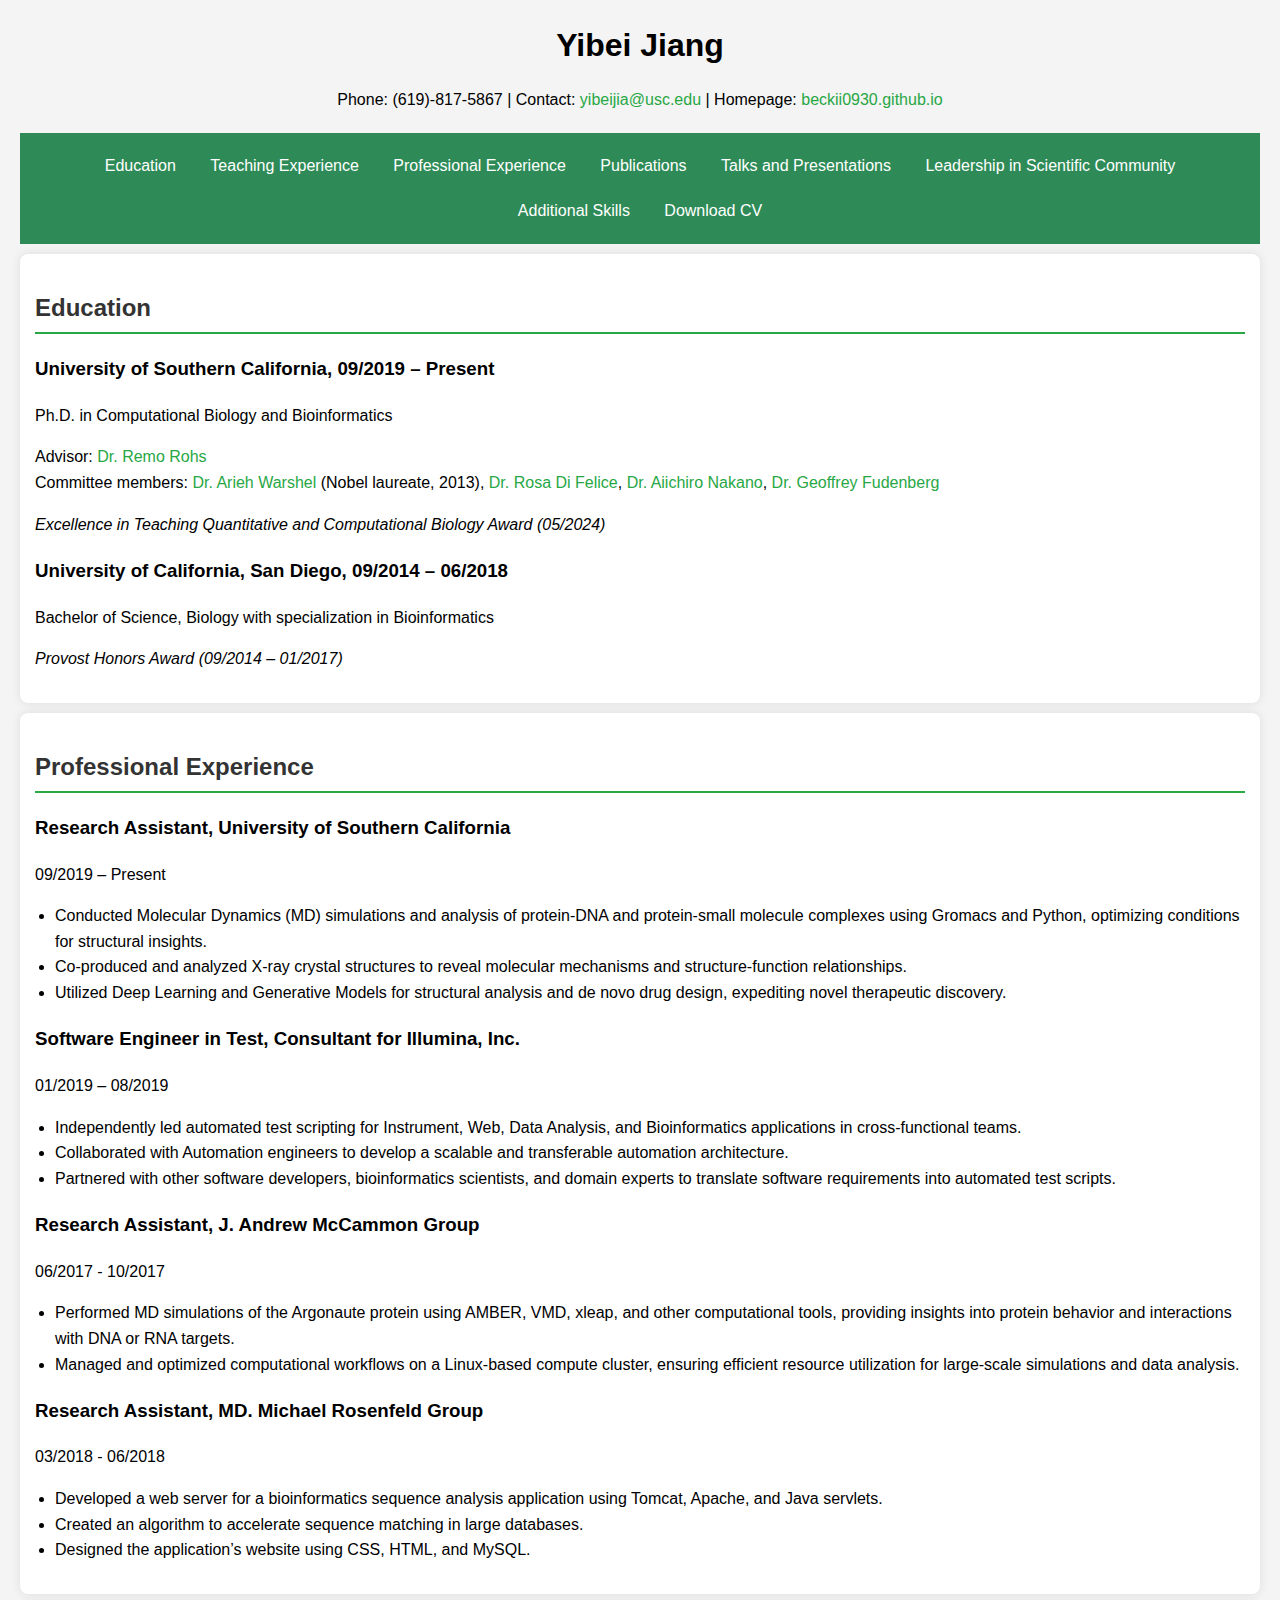
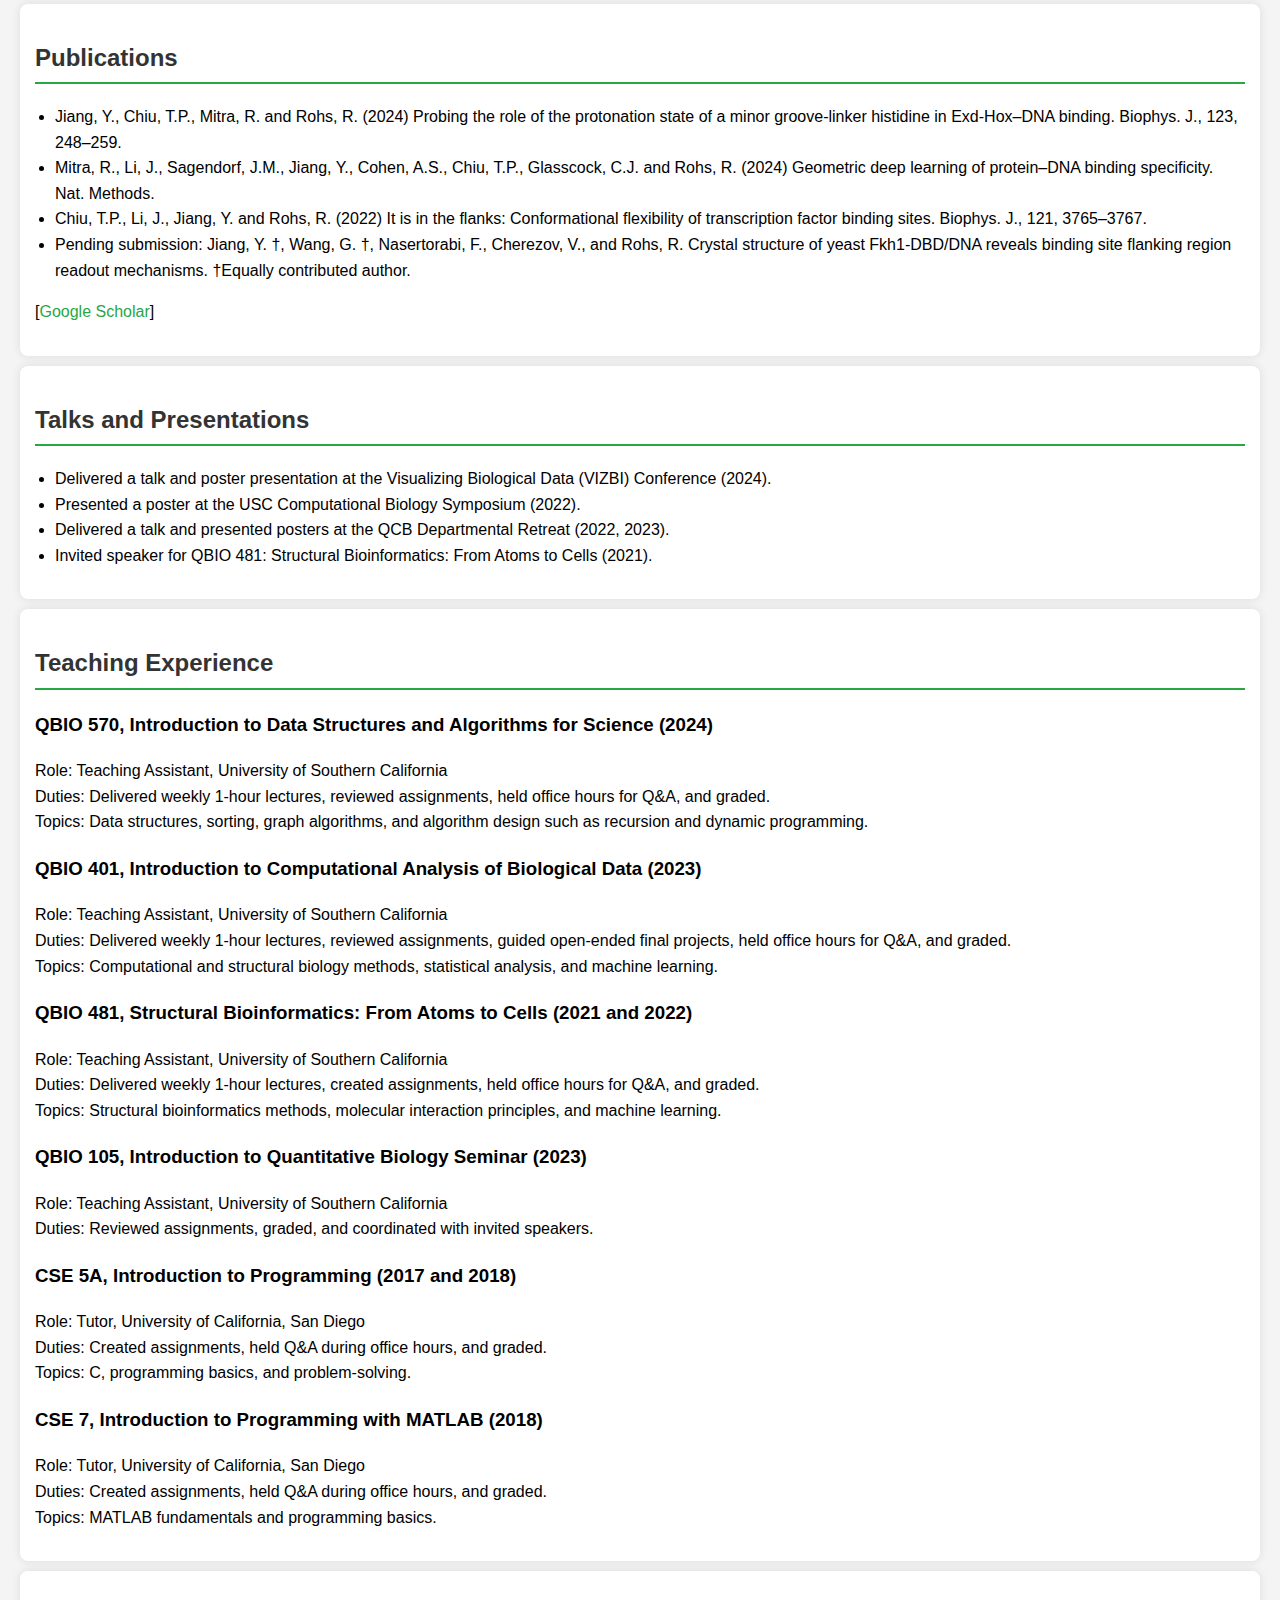
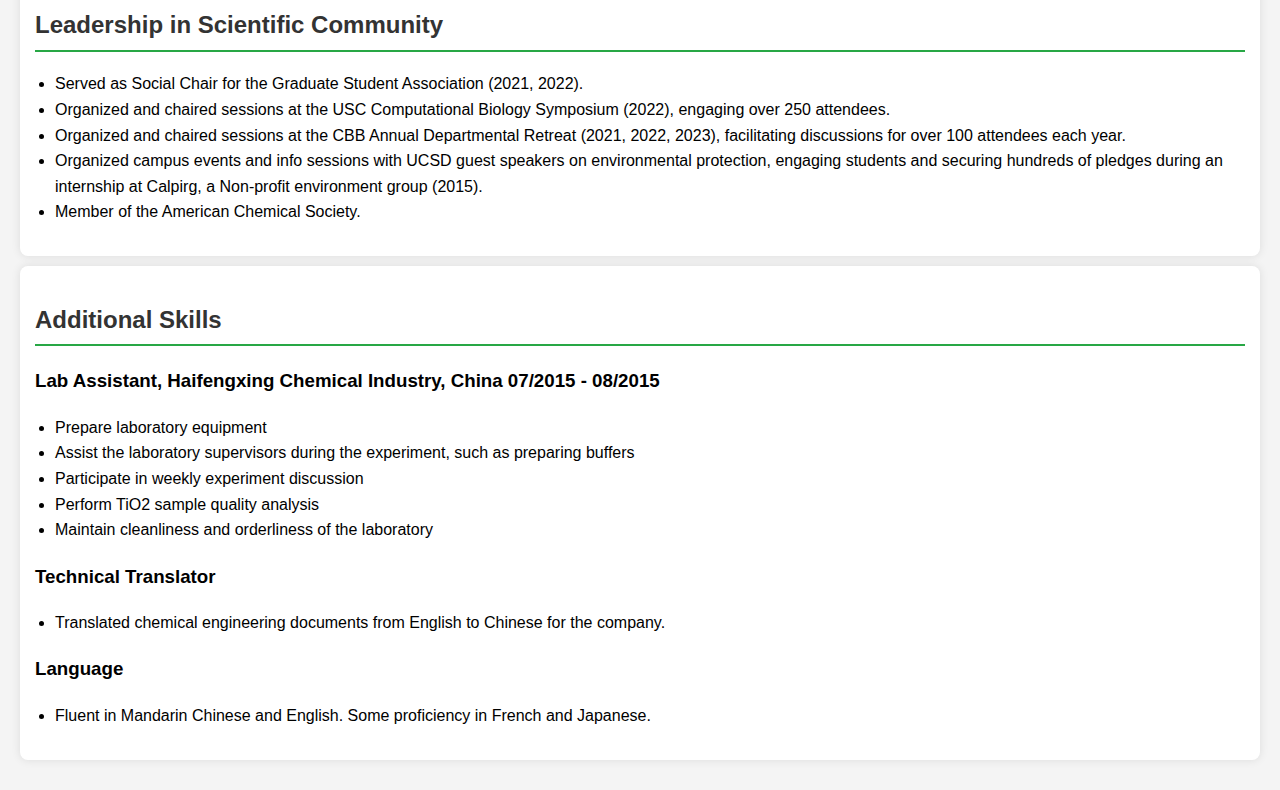
==== cv.html @ 8e9f512f "Update cv.html" ====
<!DOCTYPE html>
<html lang="en">
<head>
    <meta charset="UTF-8">
    <meta name="viewport" content="width=device-width, initial-scale=1.0">
    <title>Yibei Jiang – Curriculum Vitae</title>
    <style>
        body {
            font-family: Arial, sans-serif;
            line-height: 1.6;
            margin: 0;
            padding: 20px;
            background-color: #f4f4f4;
        }
        header {
            text-align: center;
            margin-bottom: 20px;
        }
        h1 {
            margin: 0;
        }
        nav {
            background-color: #2E8B57; /* Example green color */
            padding: 10px;
            text-align: center;
        }
        
        nav a {
            color: white;
            text-decoration: none;
            padding: 10px 15px; /* Adjust padding to your liking */
            display: inline-block; /* Keeps links in a row */
        }
        
        nav a:hover {
            background-color: #4CAF50; /* A slightly lighter green on hover */
            border-radius: 5px; /* Rounded corners for the hover effect */
        }
        section {
            background: #fff;
            padding: 15px;
            margin: 10px 0;
            border-radius: 8px;
            box-shadow: 0 0 10px rgba(0, 0, 0, 0.1);
        }
        h2 {
            color: #333;
            border-bottom: 2px solid #28a745; /* Green color */
            padding-bottom: 5px;
        }
        ul {
            list-style: disc;
            padding-left: 20px;
        }
        a {
            color: #28a745; /* Green color */
            text-decoration: none;
        }
        a:hover {
            text-decoration: underline;
        }
        .italic {
            font-style: italic;
        }
    </style>
</head>
<body>
    <header>
        <h1>Yibei Jiang</h1>
        <p>Phone: (619)-817-5867 | Contact: <a href="mailto:yibeijia@usc.edu">yibeijia@usc.edu</a> | Homepage: <a href="https://beckii0930.github.io">beckii0930.github.io</a></p>
    </header>

    <nav>
        <a href="#education">Education</a>
        <a href="#teaching-experience">Teaching Experience</a>
        <a href="#professional-experience">Professional Experience</a>
        <a href="#publications">Publications</a>
        <a href="#talks">Talks and Presentations</a>
        <a href="#leadership">Leadership in Scientific Community</a>
        <a href="#skills">Additional Skills</a>
        <a href="CV_Yibei.pdf" download>Download CV</a>
    </nav>

    <section id="education">
        <h2>Education</h2>
        <h3>University of Southern California, 09/2019 – Present</h3>
        <p>Ph.D. in Computational Biology and Bioinformatics</p>
        <p>Advisor: <a href="https://www.rohslab.org/" target="_blank">Dr. Remo Rohs</a><br>
        Committee members: <a href="https://laetro.usc.edu/arieh%20warshel.html" target="_blank">Dr. Arieh Warshel</a> (Nobel laureate, 2013), <a href="https://dornsife.usc.edu/profile/rosa-di-felice/" target="_blank">Dr. Rosa Di Felice</a>, <a href="https://viterbi.usc.edu/directory/faculty/Nakano/Aiichiro" target="_blank">Dr. Aiichiro Nakano</a>, <a href="https://fudenberg.team/author/geoff-fudenberg/" target="_blank">Dr. Geoffrey Fudenberg</a></p>
        <p><span class="italic">Excellence in Teaching Quantitative and Computational Biology Award (05/2024)</span></p>

        <h3>University of California, San Diego, 09/2014 – 06/2018</h3>
        <p>Bachelor of Science, Biology with specialization in Bioinformatics</p>
        <p><span class="italic">Provost Honors Award (09/2014 – 01/2017)</span></p>
    </section>

    <section id="professional-experience">
        <h2>Professional Experience</h2>
        <h3>Research Assistant, University of Southern California</h3>
        <p>09/2019 – Present</p>
        <ul>
            <li>Conducted Molecular Dynamics (MD) simulations and analysis of protein-DNA and protein-small molecule complexes using Gromacs and Python, optimizing conditions for structural insights.</li>
            <li>Co-produced and analyzed X-ray crystal structures to reveal molecular mechanisms and structure-function relationships.</li>
            <li>Utilized Deep Learning and Generative Models for structural analysis and de novo drug design, expediting novel therapeutic discovery.</li>
        </ul>

        <h3>Software Engineer in Test, Consultant for Illumina, Inc.</h3>
        <p>01/2019 – 08/2019</p>
        <ul>
            <li>Independently led automated test scripting for Instrument, Web, Data Analysis, and Bioinformatics applications in cross-functional teams.</li>
            <li>Collaborated with Automation engineers to develop a scalable and transferable automation architecture.</li>
            <li>Partnered with other software developers, bioinformatics scientists, and domain experts to translate software requirements into automated test scripts.</li>
        </ul>

        <h3>Research Assistant, J. Andrew McCammon Group</h3>
        <p>06/2017 - 10/2017</p>
        <ul>
            <li>Performed MD simulations of the Argonaute protein using AMBER, VMD, xleap, and other computational tools, providing insights into protein behavior and interactions with DNA or RNA targets.</li>
            <li>Managed and optimized computational workflows on a Linux-based compute cluster, ensuring efficient resource utilization for large-scale simulations and data analysis.</li>
        </ul>

        <h3>Research Assistant, MD. Michael Rosenfeld Group</h3>
        <p>03/2018 - 06/2018</p>
        <ul>
            <li>Developed a web server for a bioinformatics sequence analysis application using Tomcat, Apache, and Java servlets.</li>
            <li>Created an algorithm to accelerate sequence matching in large databases.</li>
            <li>Designed the application’s website using CSS, HTML, and MySQL.</li>
        </ul>
    </section>

    <section id="publications">
        <h2>Publications</h2>
        <ul>
            <li>Jiang, Y., Chiu, T.P., Mitra, R. and Rohs, R. (2024) Probing the role of the protonation state of a minor groove-linker histidine in Exd-Hox–DNA binding. Biophys. J., 123, 248–259.</li>
            <li>Mitra, R., Li, J., Sagendorf, J.M., Jiang, Y., Cohen, A.S., Chiu, T.P., Glasscock, C.J. and Rohs, R. (2024) Geometric deep learning of protein–DNA binding specificity. Nat. Methods.</li>
            <li>Chiu, T.P., Li, J., Jiang, Y. and Rohs, R. (2022) It is in the flanks: Conformational flexibility of transcription factor binding sites. Biophys. J., 121, 3765–3767.</li>
            <li>Pending submission: Jiang, Y. †, Wang, G. †, Nasertorabi, F., Cherezov, V., and Rohs, R. Crystal structure of yeast Fkh1-DBD/DNA reveals binding site flanking region readout mechanisms. †Equally contributed author.</li>
        </ul>
        <p>[<a href="https://scholar.google.com/citations?user=your_google_scholar_id">Google Scholar</a>]</p>
    </section>

    <section id="talks">
        <h2>Talks and Presentations</h2>
        <ul>
            <li>Delivered a talk and poster presentation at the Visualizing Biological Data (VIZBI) Conference (2024).</li>
            <li>Presented a poster at the USC Computational Biology Symposium (2022).</li>
            <li>Delivered a talk and presented posters at the QCB Departmental Retreat (2022, 2023).</li>
            <li>Invited speaker for QBIO 481: Structural Bioinformatics: From Atoms to Cells (2021).</li>
        </ul>
    </section>

    <section id="teaching-experience">
        <h2>Teaching Experience</h2>
        <h3>QBIO 570, Introduction to Data Structures and Algorithms for Science (2024)</h3>
        <p>Role: Teaching Assistant, University of Southern California<br>
        Duties: Delivered weekly 1-hour lectures, reviewed assignments, held office hours for Q&A, and graded.<br>
        Topics: Data structures, sorting, graph algorithms, and algorithm design such as recursion and dynamic programming.</p>

        <h3>QBIO 401, Introduction to Computational Analysis of Biological Data (2023)</h3>
        <p>Role: Teaching Assistant, University of Southern California<br>
        Duties: Delivered weekly 1-hour lectures, reviewed assignments, guided open-ended final projects, held office hours for Q&A, and graded.<br>
        Topics: Computational and structural biology methods, statistical analysis, and machine learning.</p>

        <h3>QBIO 481, Structural Bioinformatics: From Atoms to Cells (2021 and 2022)</h3>
        <p>Role: Teaching Assistant, University of Southern California<br>
        Duties: Delivered weekly 1-hour lectures, created assignments, held office hours for Q&A, and graded.<br>
        Topics: Structural bioinformatics methods, molecular interaction principles, and machine learning.</p>

        <h3>QBIO 105, Introduction to Quantitative Biology Seminar (2023)</h3>
        <p>Role: Teaching Assistant, University of Southern California<br>
        Duties: Reviewed assignments, graded, and coordinated with invited speakers.</p>

        <h3>CSE 5A, Introduction to Programming (2017 and 2018)</h3>
        <p>Role: Tutor, University of California, San Diego<br>
        Duties: Created assignments, held Q&A during office hours, and graded.<br>
        Topics: C, programming basics, and problem-solving.</p>

        <h3>CSE 7, Introduction to Programming with MATLAB (2018)</h3>
        <p>Role: Tutor, University of California, San Diego<br>
        Duties: Created assignments, held Q&A during office hours, and graded.<br>
        Topics: MATLAB fundamentals and programming basics.</p>
    </section>

     <section id="leadership">
        <h2>Leadership in Scientific Community</h2>
        <ul>
            <li>Served as Social Chair for the Graduate Student Association (2021, 2022).</li>
            <li>Organized and chaired sessions at the USC Computational Biology Symposium (2022), engaging over 250 attendees.</li>
            <li>Organized and chaired sessions at the CBB Annual Departmental Retreat (2021, 2022, 2023), facilitating discussions for over 100 attendees each year.</li>
            <li>Organized campus events and info sessions with UCSD guest speakers on environmental protection, engaging students and securing hundreds of pledges during an internship at Calpirg, a Non-profit environment group (2015).</li>
            <li>Member of the American Chemical Society.</li>
        </ul>
    </section>
    
    <section id="skills">
        <h2>Additional Skills</h2>
        <h3>Lab Assistant, Haifengxing Chemical Industry, China						      07/2015 - 08/2015</h3>
        <ul>
            <li>Prepare laboratory equipment</li>
            <li>Assist the laboratory supervisors during the experiment, such as preparing buffers</li>
            <li>Participate in weekly experiment discussion</li>
            <li>Perform TiO2 sample quality analysis</li>
            <li>Maintain cleanliness and orderliness of the laboratory</li>
        </ul>

        <h3>Technical Translator</h3>
        <ul>
            <li>Translated chemical engineering documents from English to Chinese for the company.</li>
        </ul>
            
        <h3>Language</h3>
        <ul>
            <li>Fluent in Mandarin Chinese and English. Some proficiency in French and Japanese.</li>
        </ul>
    </section>
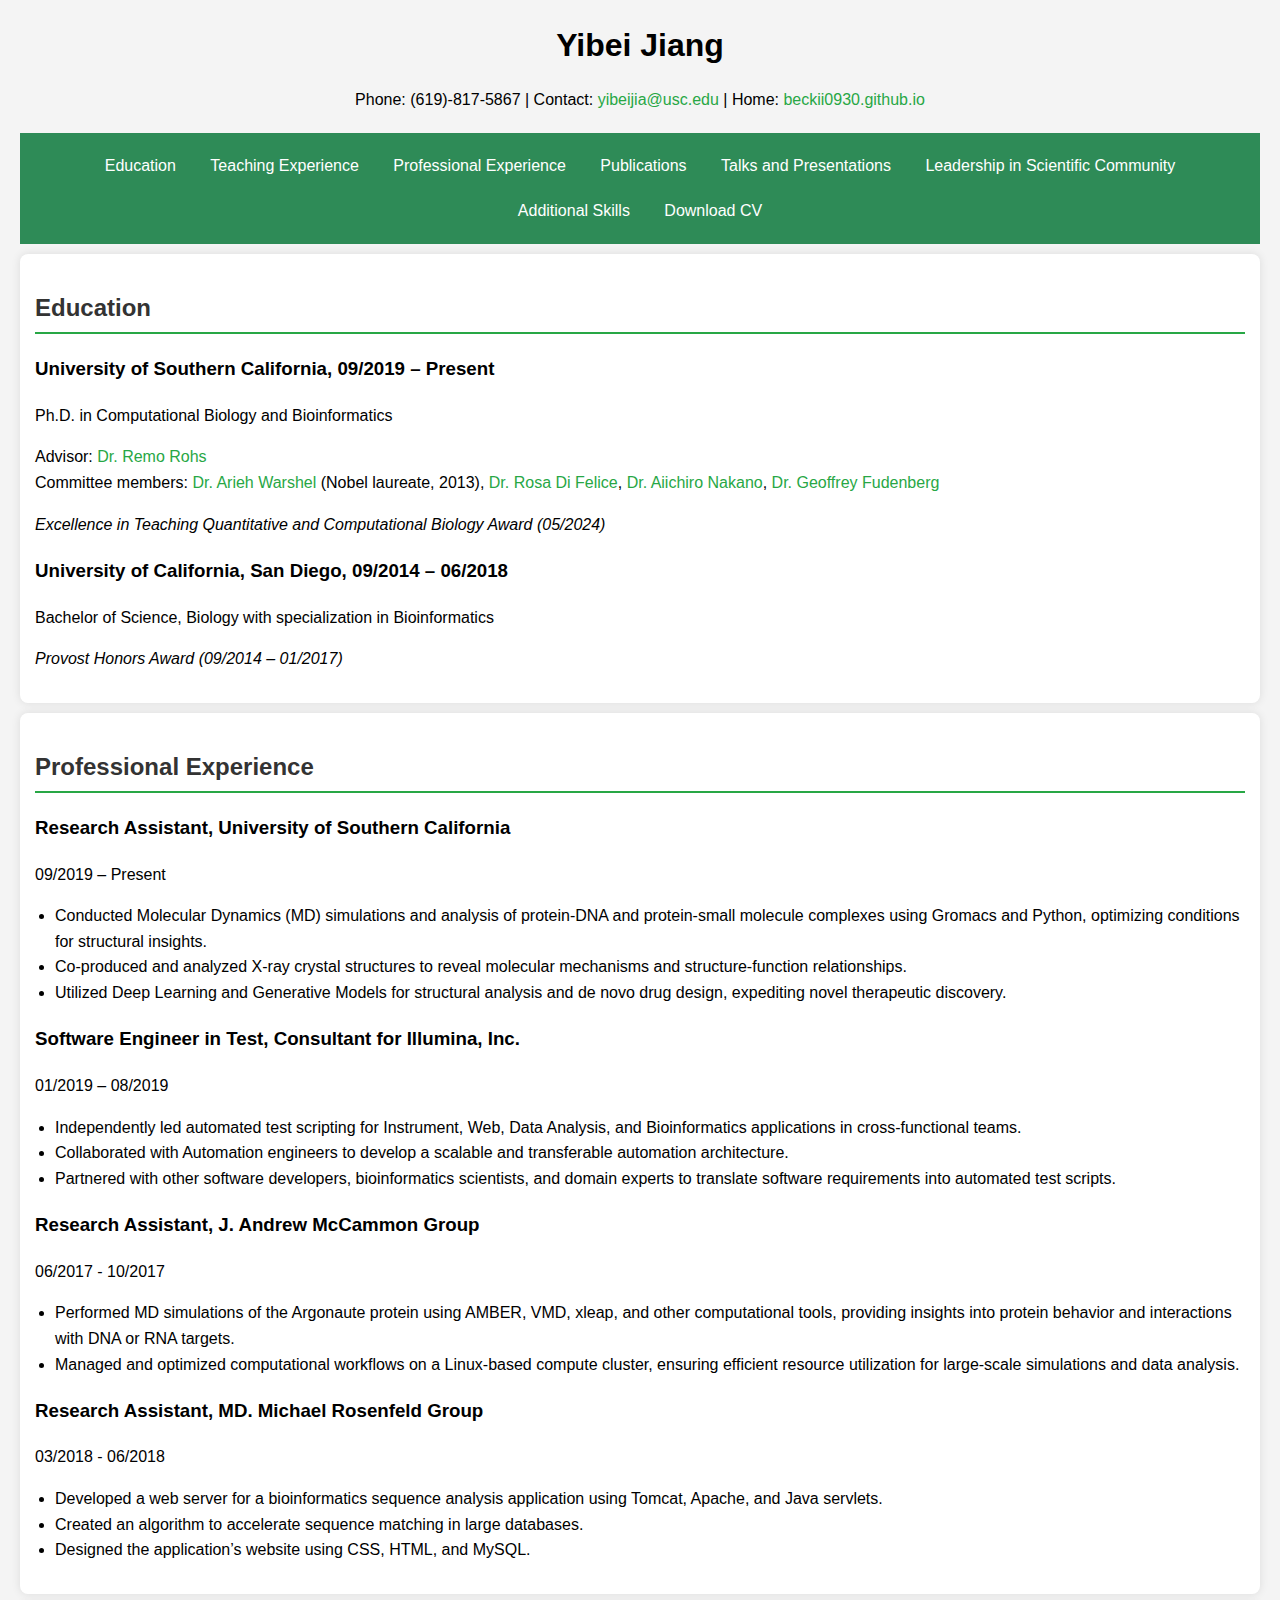
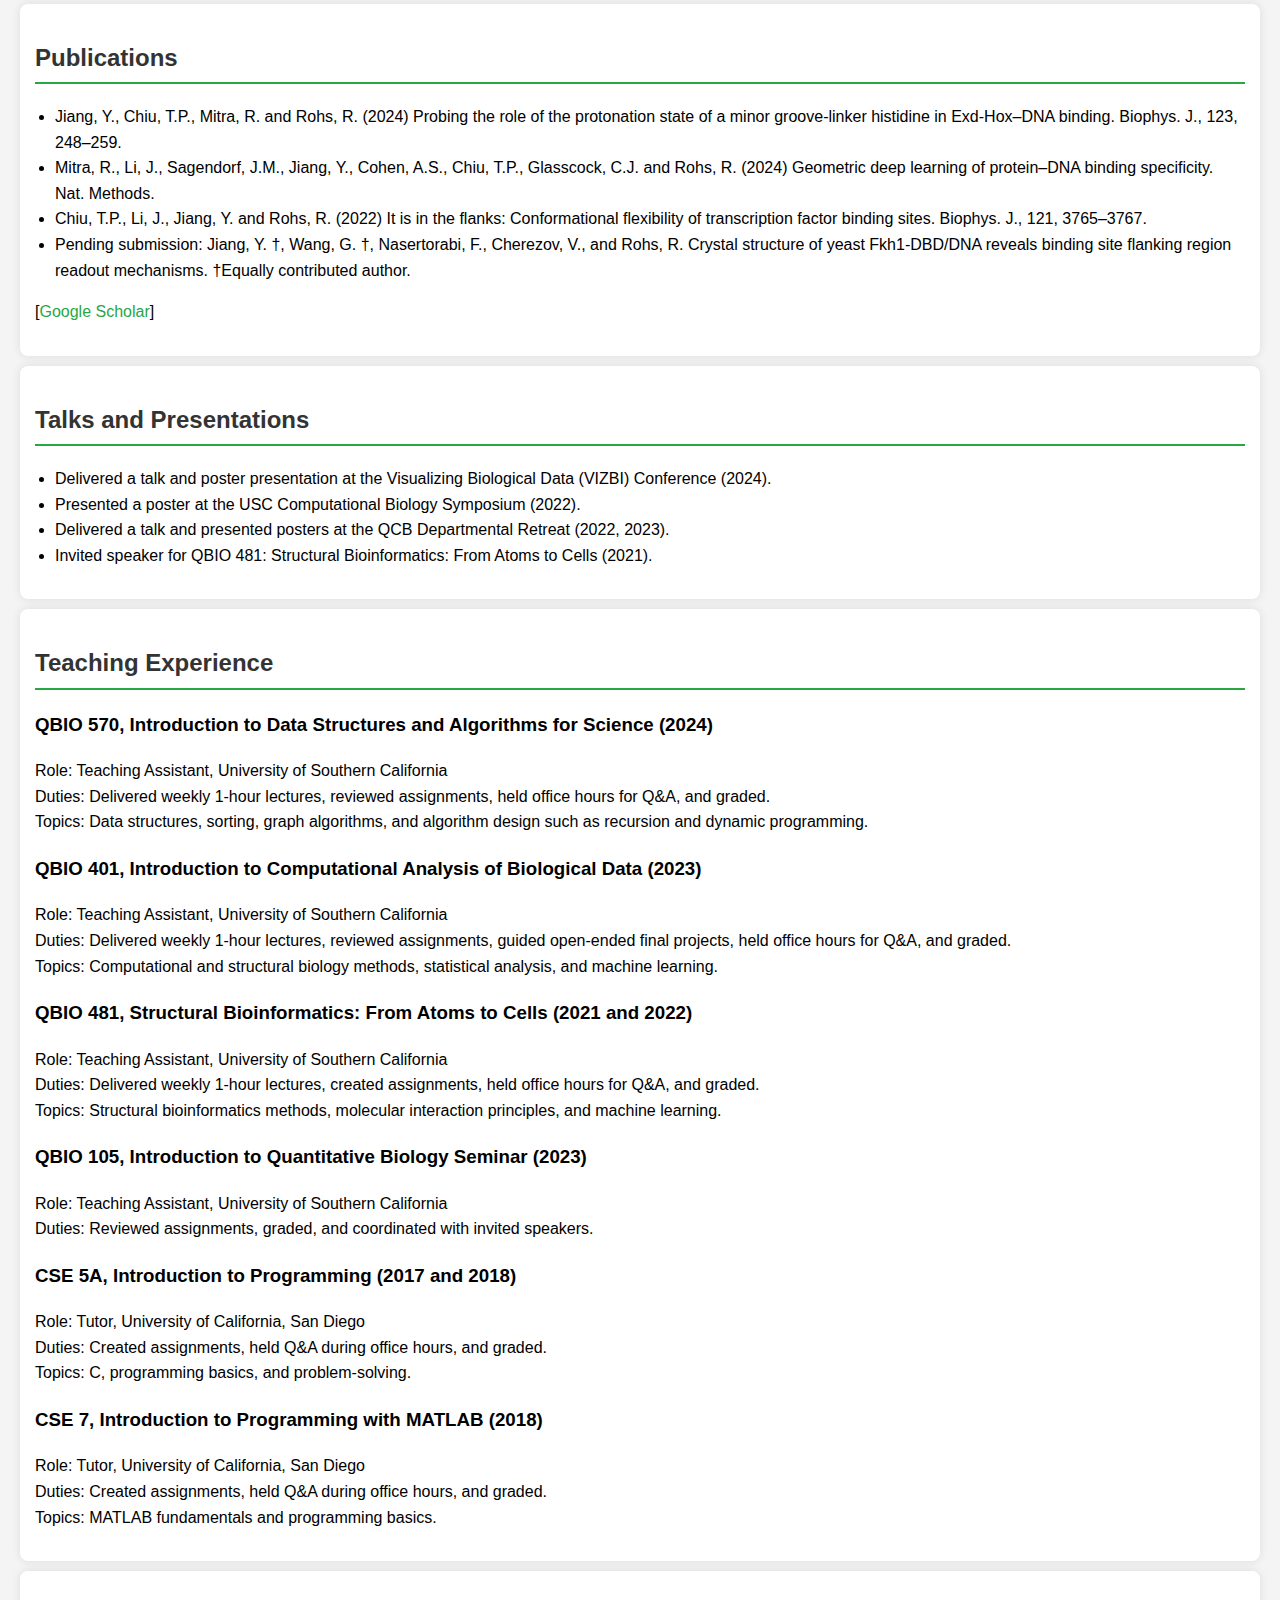
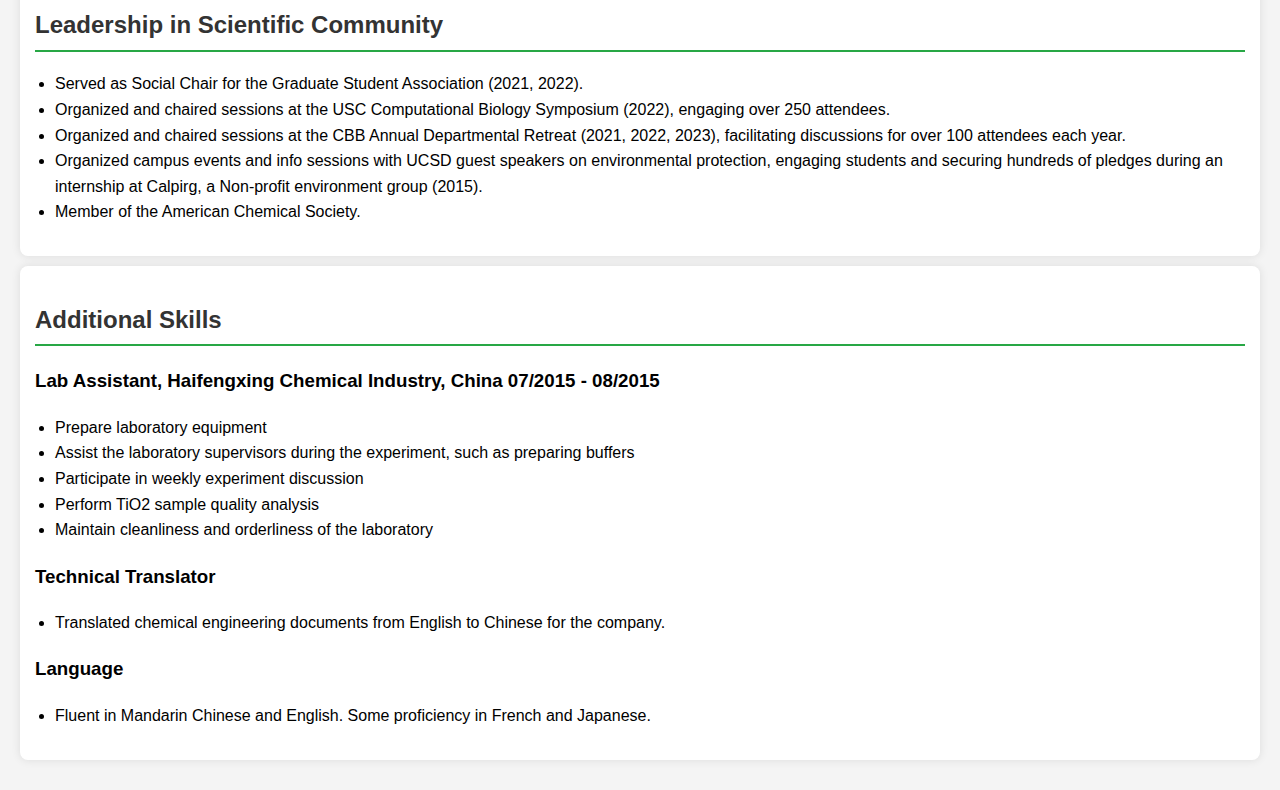
==== commit 3efb5c7a: "Update cv.html" ====
--- a/cv.html
+++ b/cv.html
@@ -67,7 +67,7 @@
 <body>
     <header>
         <h1>Yibei Jiang</h1>
-        <p>Phone: (619)-817-5867 | Contact: <a href="mailto:yibeijia@usc.edu">yibeijia@usc.edu</a> | Homepage: <a href="https://beckii0930.github.io">beckii0930.github.io</a></p>
+        <p>Phone: (619)-817-5867 | Contact: <a href="mailto:yibeijia@usc.edu">yibeijia@usc.edu</a> | Home: <a href="https://beckii0930.github.io">beckii0930.github.io</a></p>
     </header>
 
     <nav>
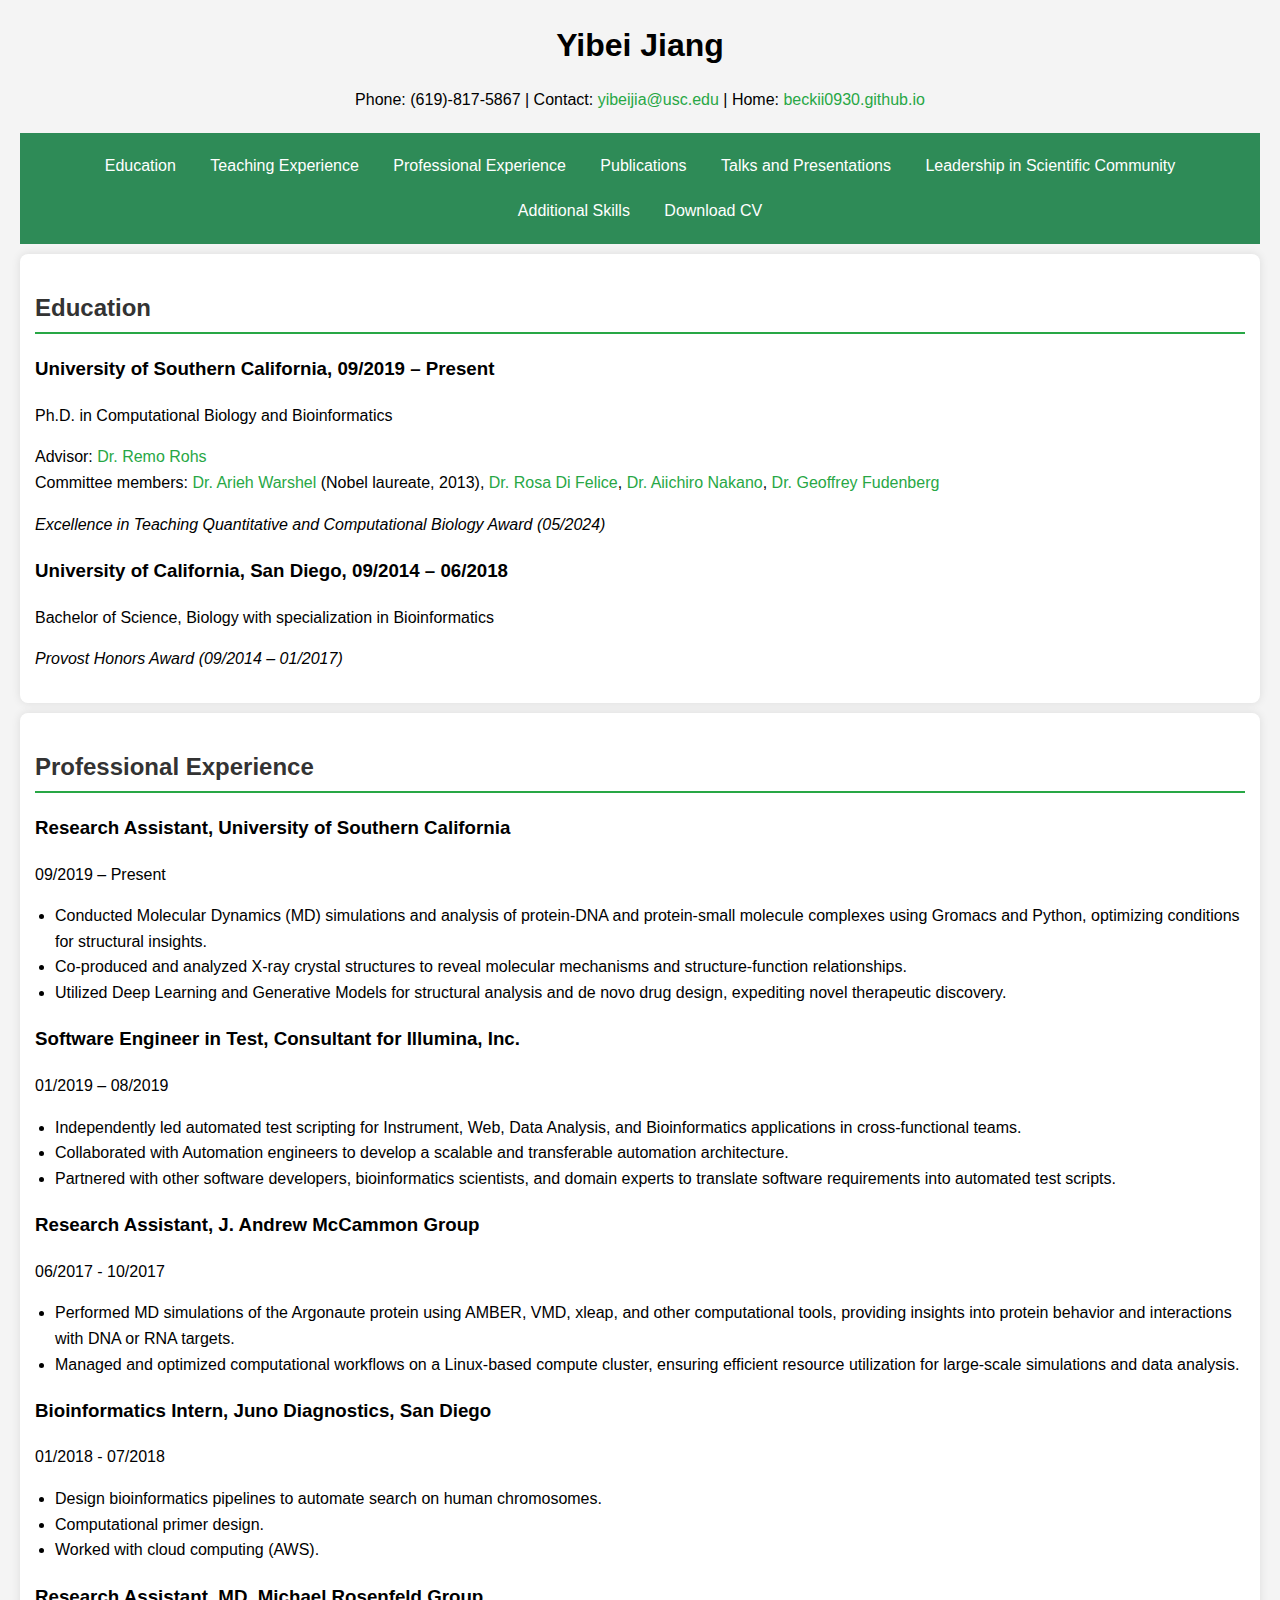
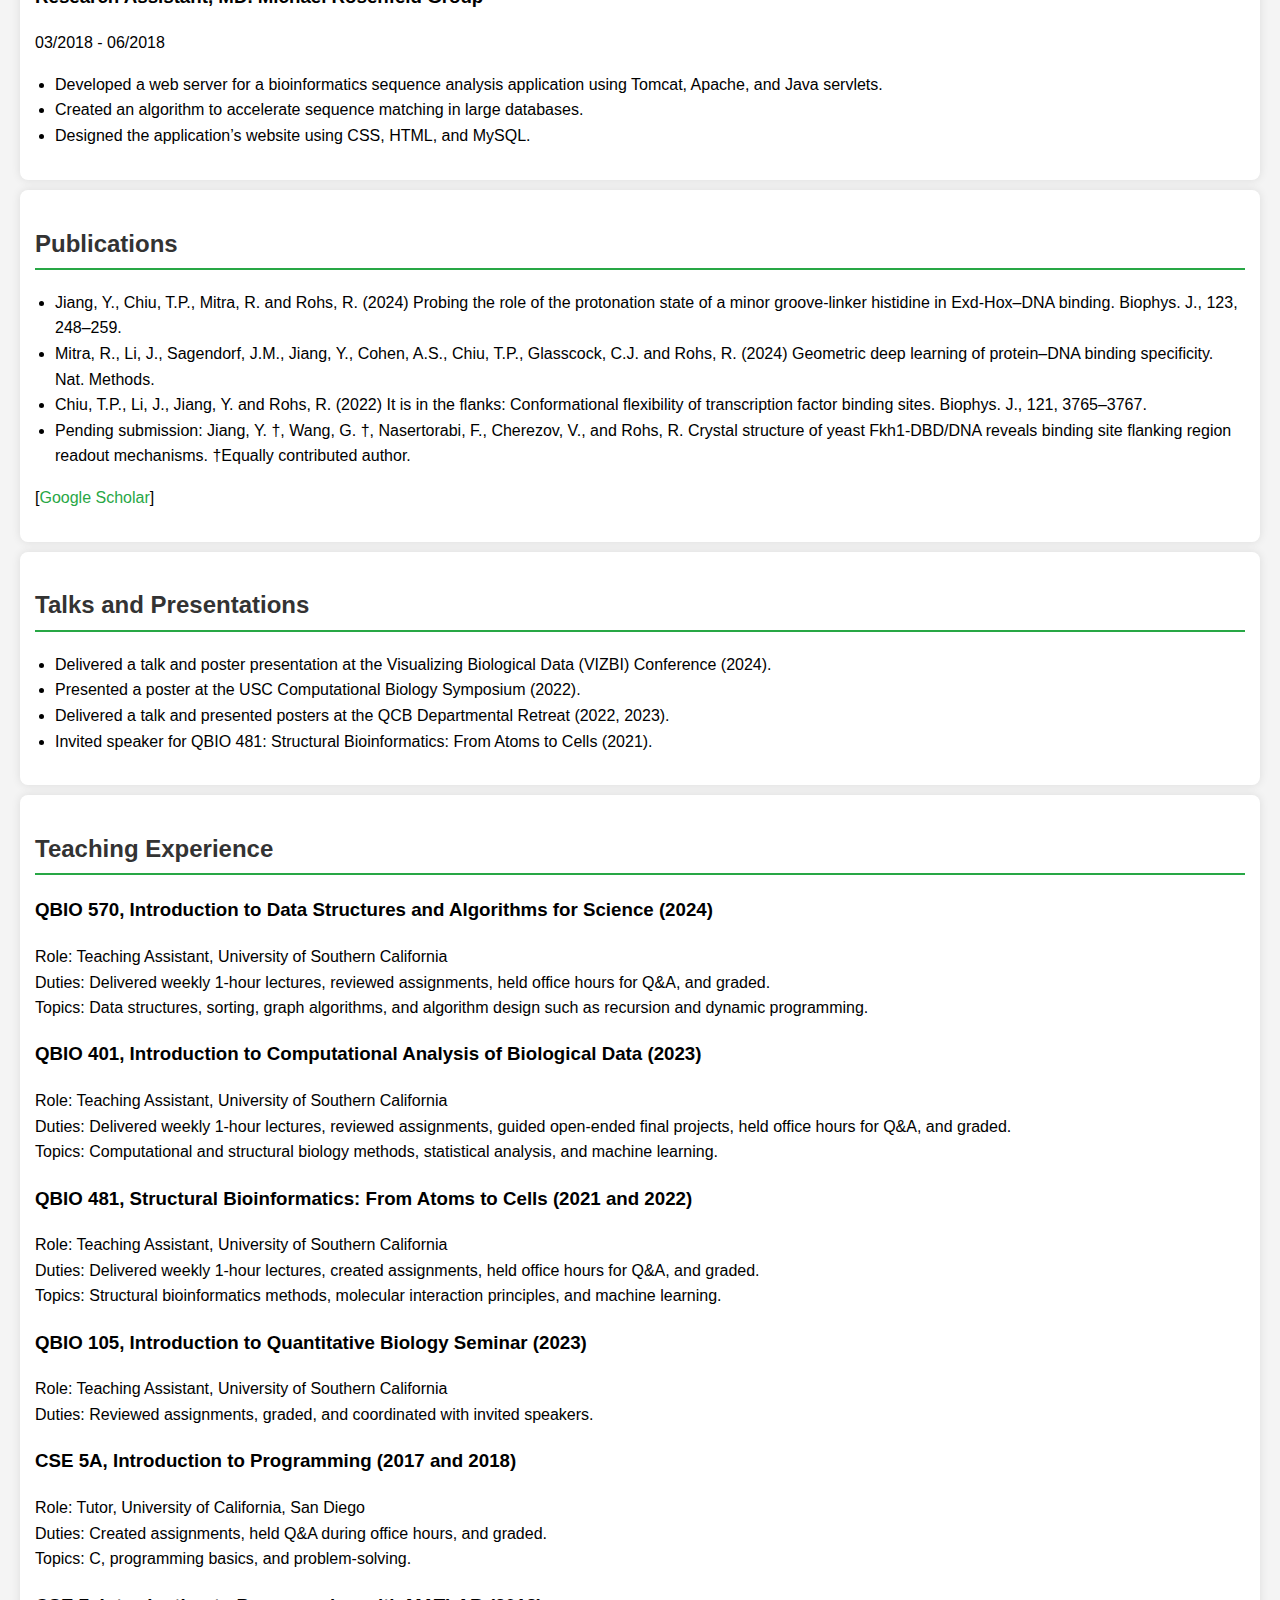
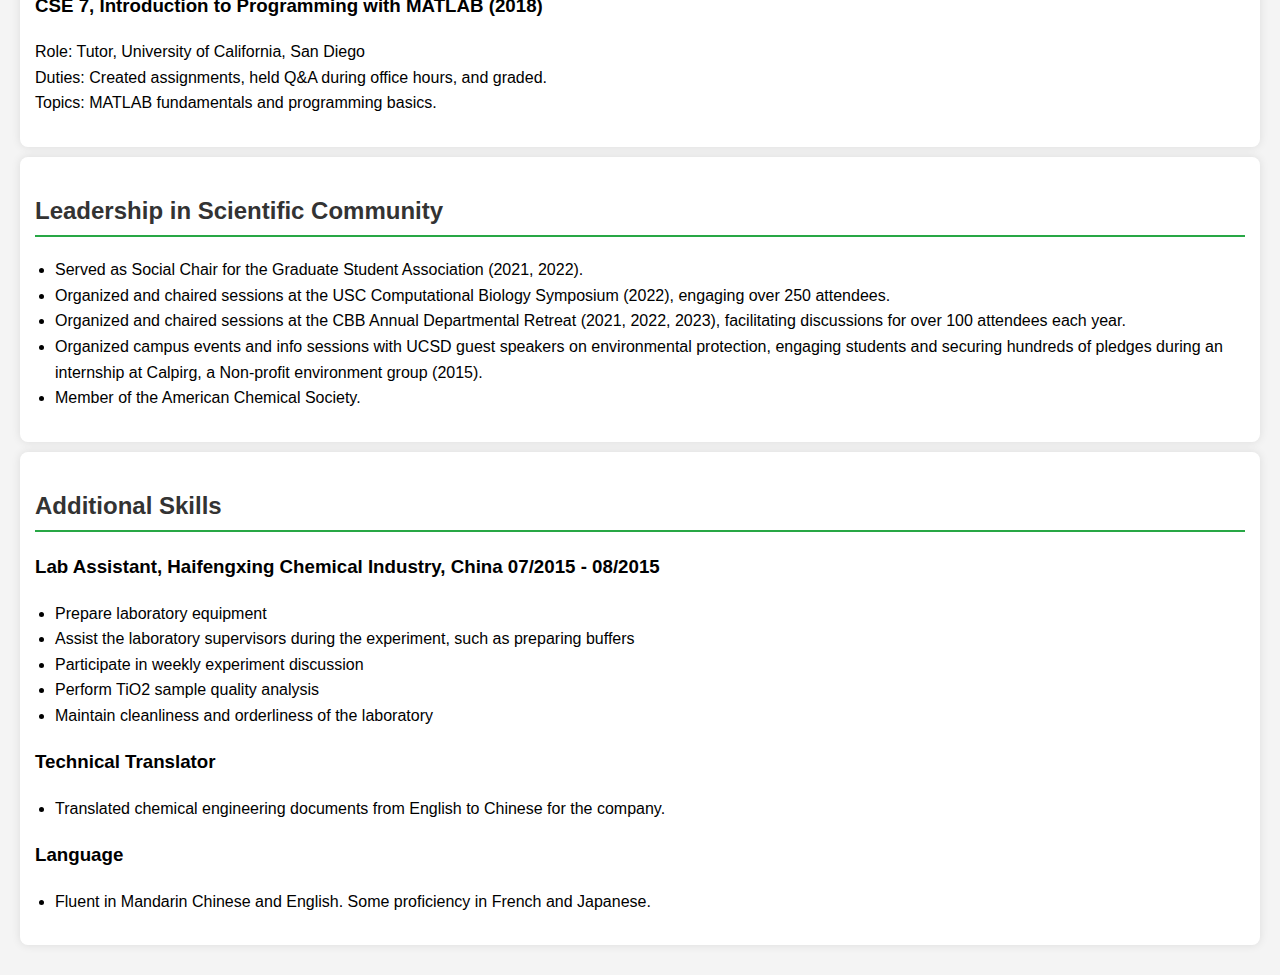
==== commit 8c44d74d: "Update cv.html" ====
--- a/cv.html
+++ b/cv.html
@@ -118,7 +118,13 @@
             <li>Performed MD simulations of the Argonaute protein using AMBER, VMD, xleap, and other computational tools, providing insights into protein behavior and interactions with DNA or RNA targets.</li>
             <li>Managed and optimized computational workflows on a Linux-based compute cluster, ensuring efficient resource utilization for large-scale simulations and data analysis.</li>
         </ul>
-
+        <h3>Bioinformatics Intern, Juno Diagnostics, San Diego</h3>
+        <p>01/2018 - 07/2018</p>
+        <ul>
+            <li>Design bioinformatics pipelines to automate search on human chromosomes.</li>
+            <li>Computational primer design.</li>
+            <li>Worked with cloud computing (AWS).</li>
+        </ul>
         <h3>Research Assistant, MD. Michael Rosenfeld Group</h3>
         <p>03/2018 - 06/2018</p>
         <ul>
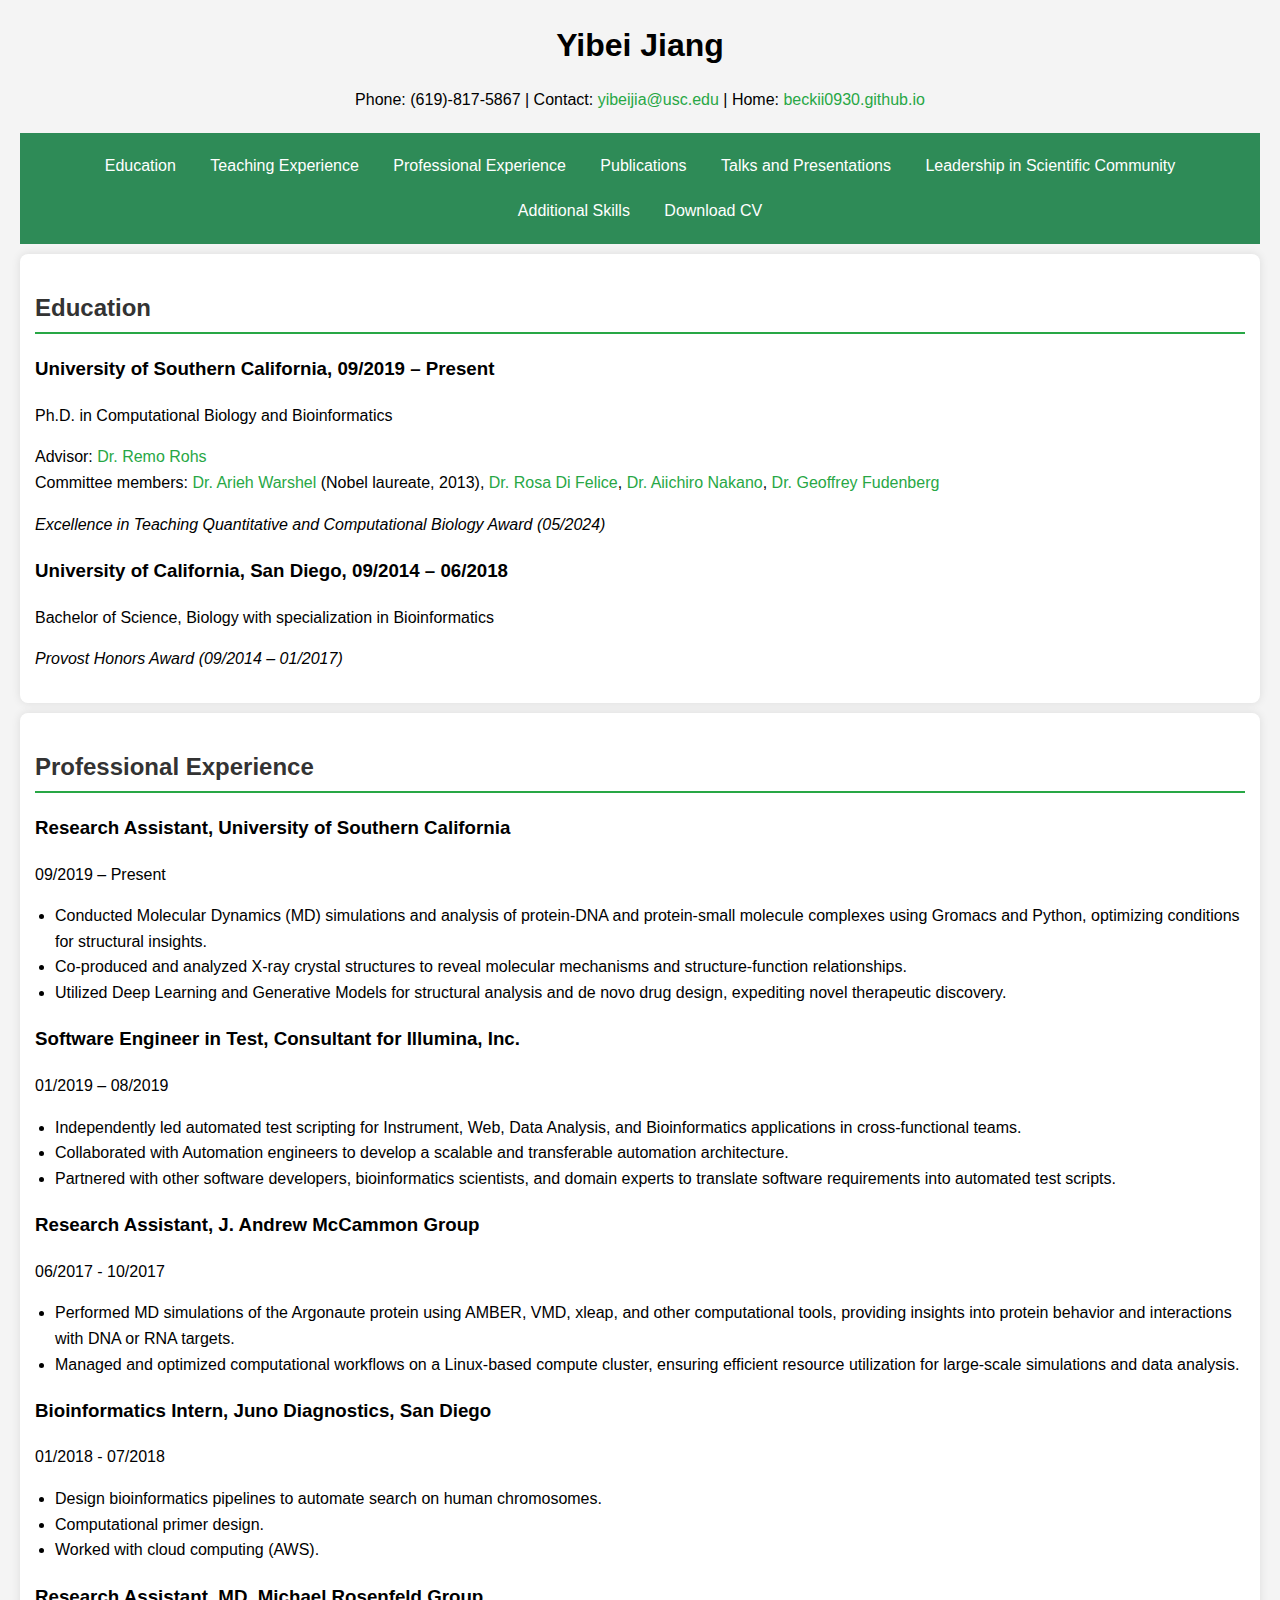
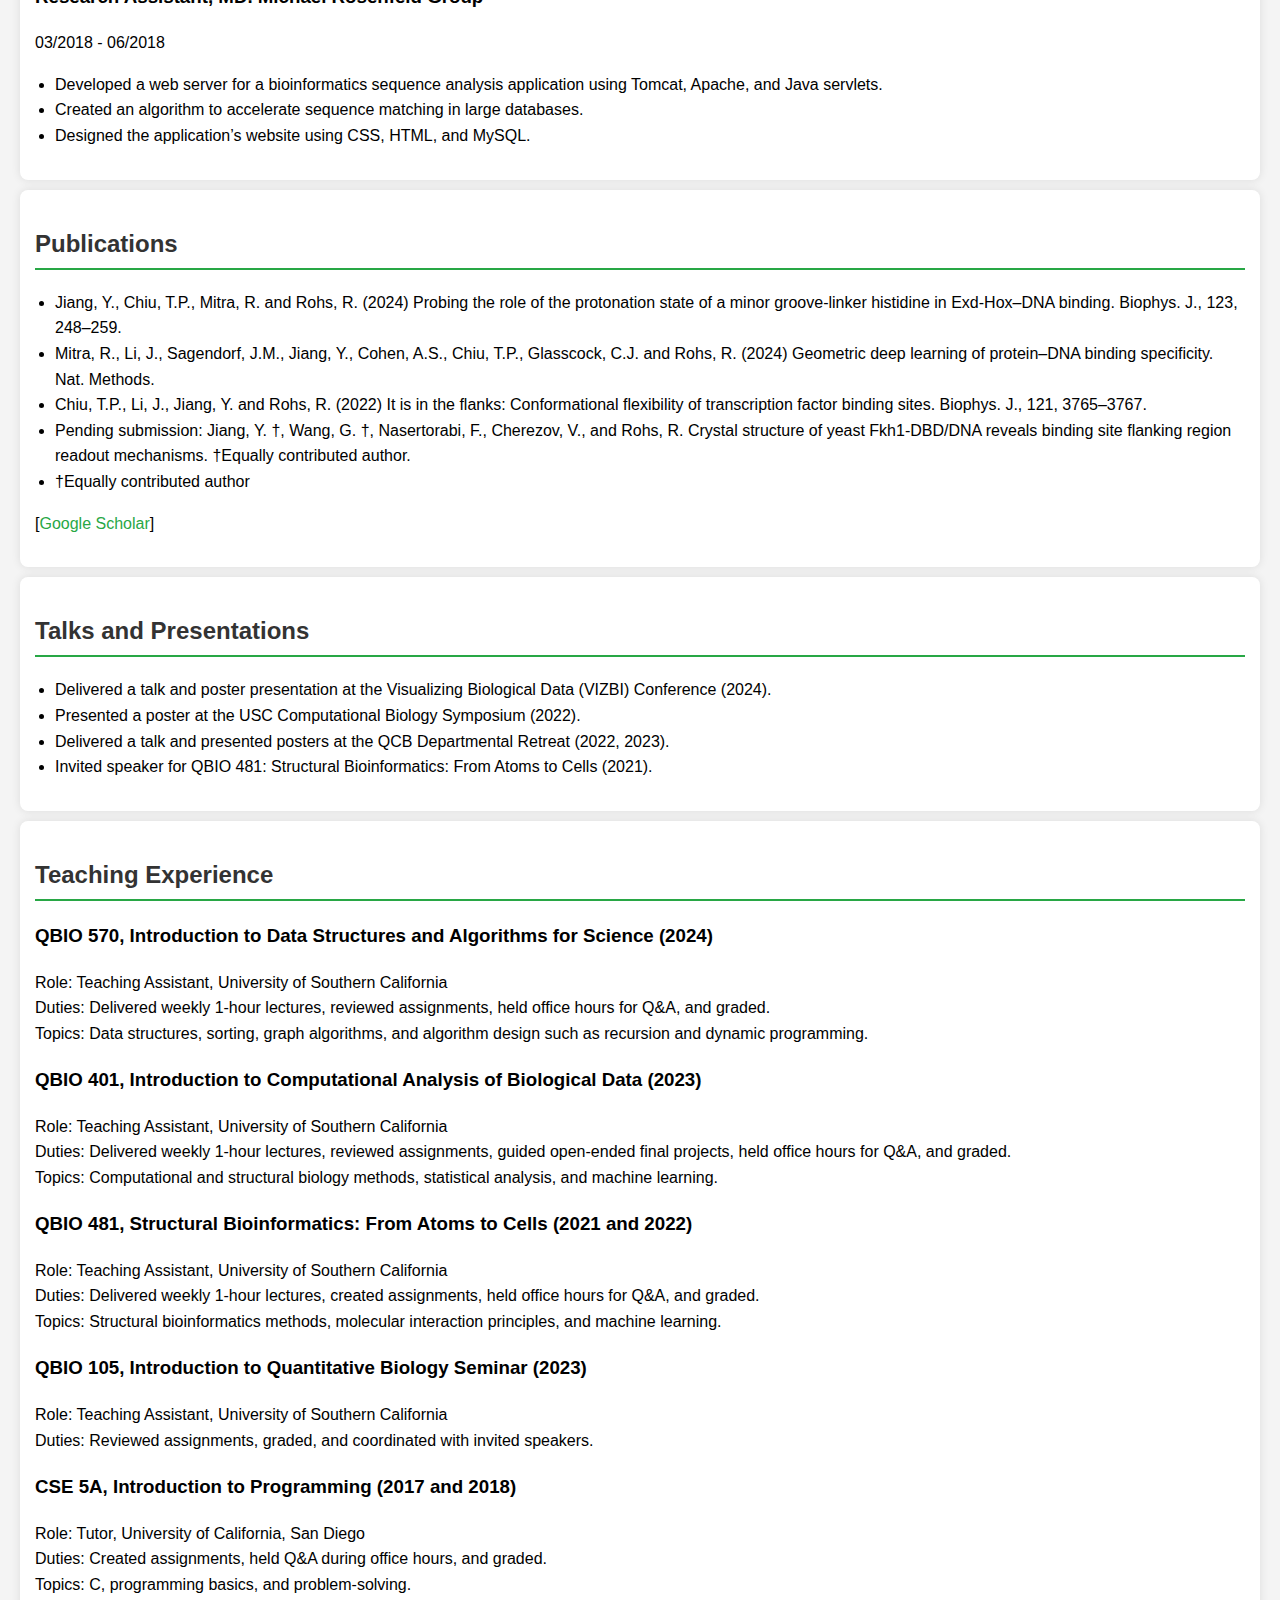
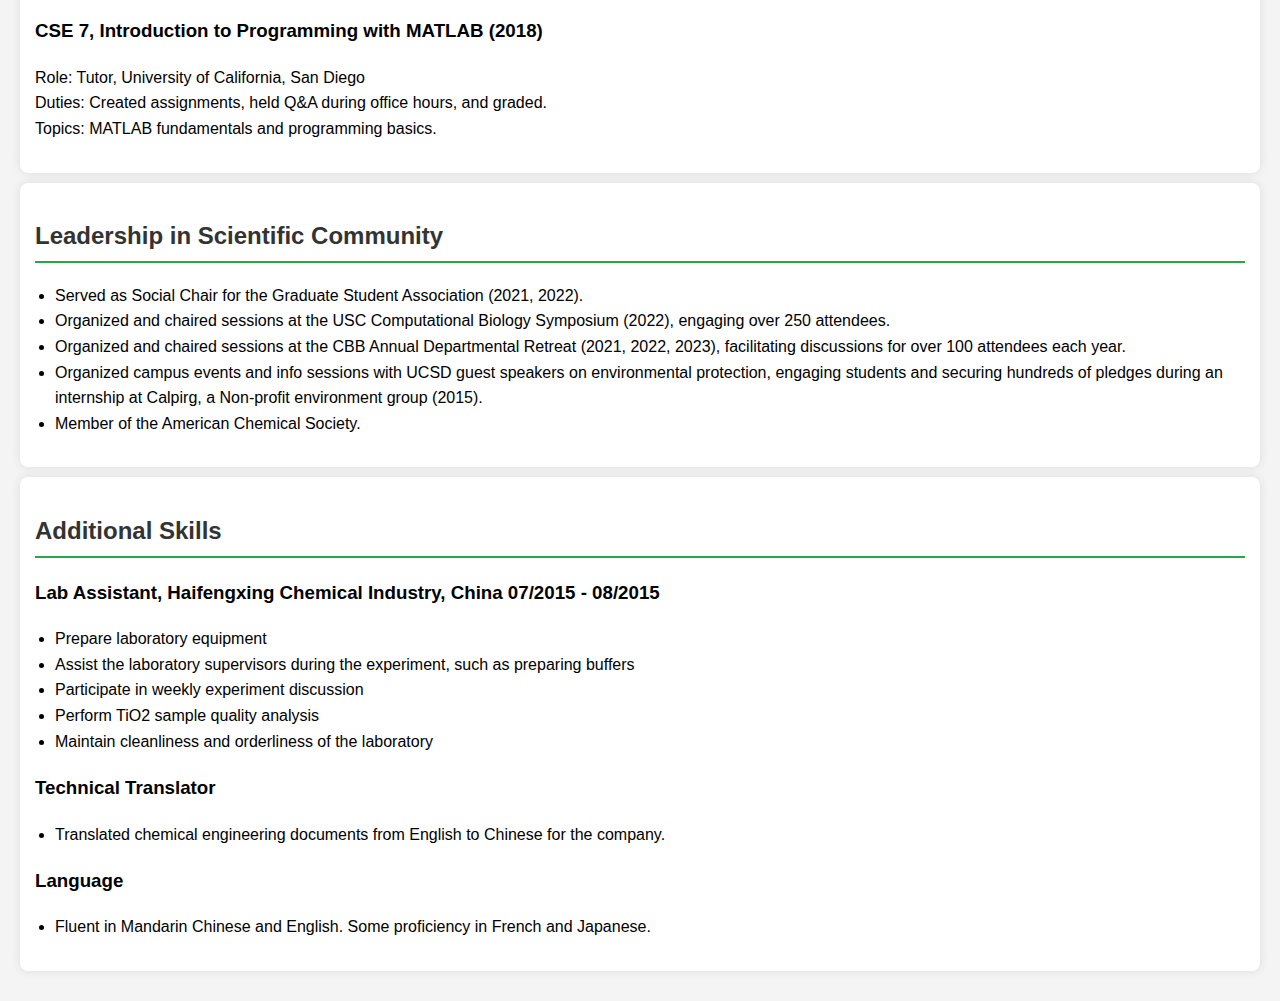
==== commit d498f1a8: "Update cv.html" ====
--- a/cv.html
+++ b/cv.html
@@ -78,7 +78,7 @@
         <a href="#talks">Talks and Presentations</a>
         <a href="#leadership">Leadership in Scientific Community</a>
         <a href="#skills">Additional Skills</a>
-        <a href="CV_Yibei.pdf" download>Download CV</a>
+        <a href="CV_YibeiJiang.pdf" download>Download CV</a>
     </nav>
 
     <section id="education">
@@ -141,6 +141,7 @@
             <li>Mitra, R., Li, J., Sagendorf, J.M., Jiang, Y., Cohen, A.S., Chiu, T.P., Glasscock, C.J. and Rohs, R. (2024) Geometric deep learning of protein–DNA binding specificity. Nat. Methods.</li>
             <li>Chiu, T.P., Li, J., Jiang, Y. and Rohs, R. (2022) It is in the flanks: Conformational flexibility of transcription factor binding sites. Biophys. J., 121, 3765–3767.</li>
             <li>Pending submission: Jiang, Y. †, Wang, G. †, Nasertorabi, F., Cherezov, V., and Rohs, R. Crystal structure of yeast Fkh1-DBD/DNA reveals binding site flanking region readout mechanisms. †Equally contributed author.</li>
+            <li>†Equally contributed author</li>
         </ul>
         <p>[<a href="https://scholar.google.com/citations?user=your_google_scholar_id">Google Scholar</a>]</p>
     </section>
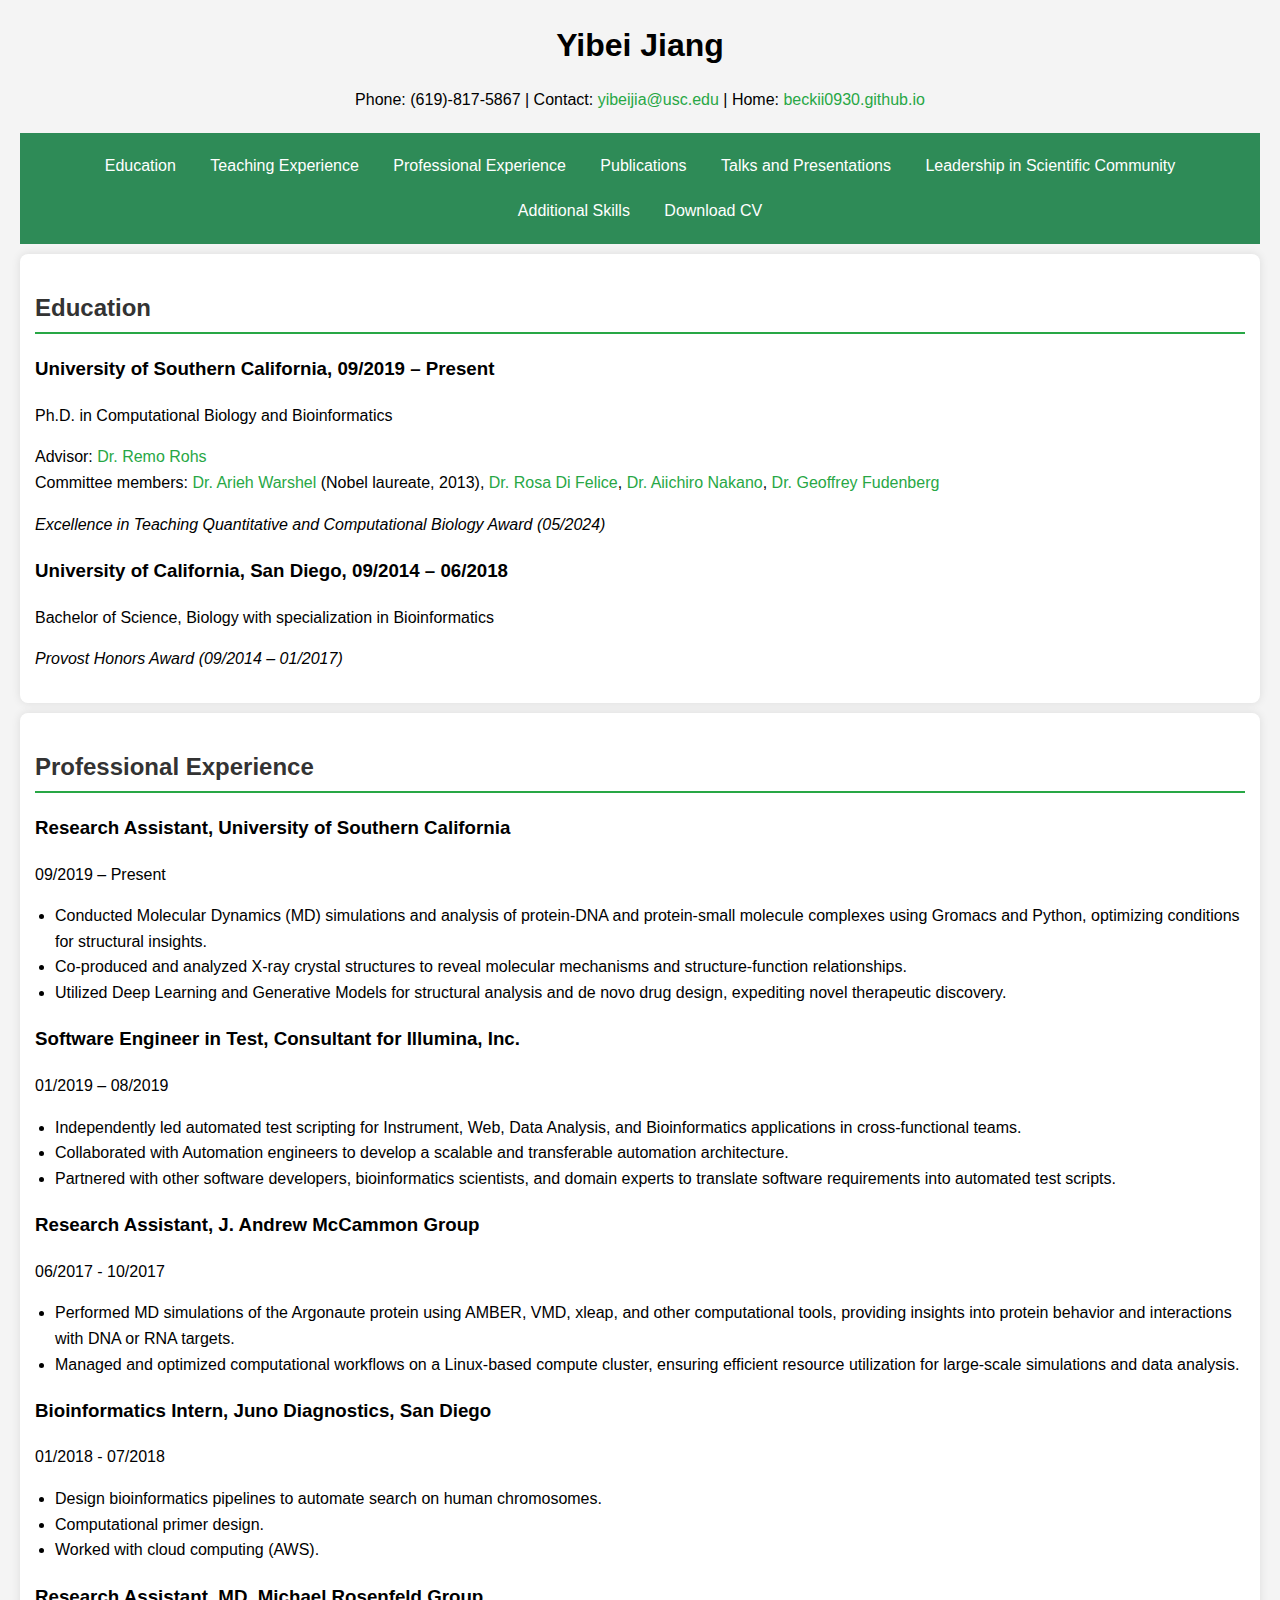
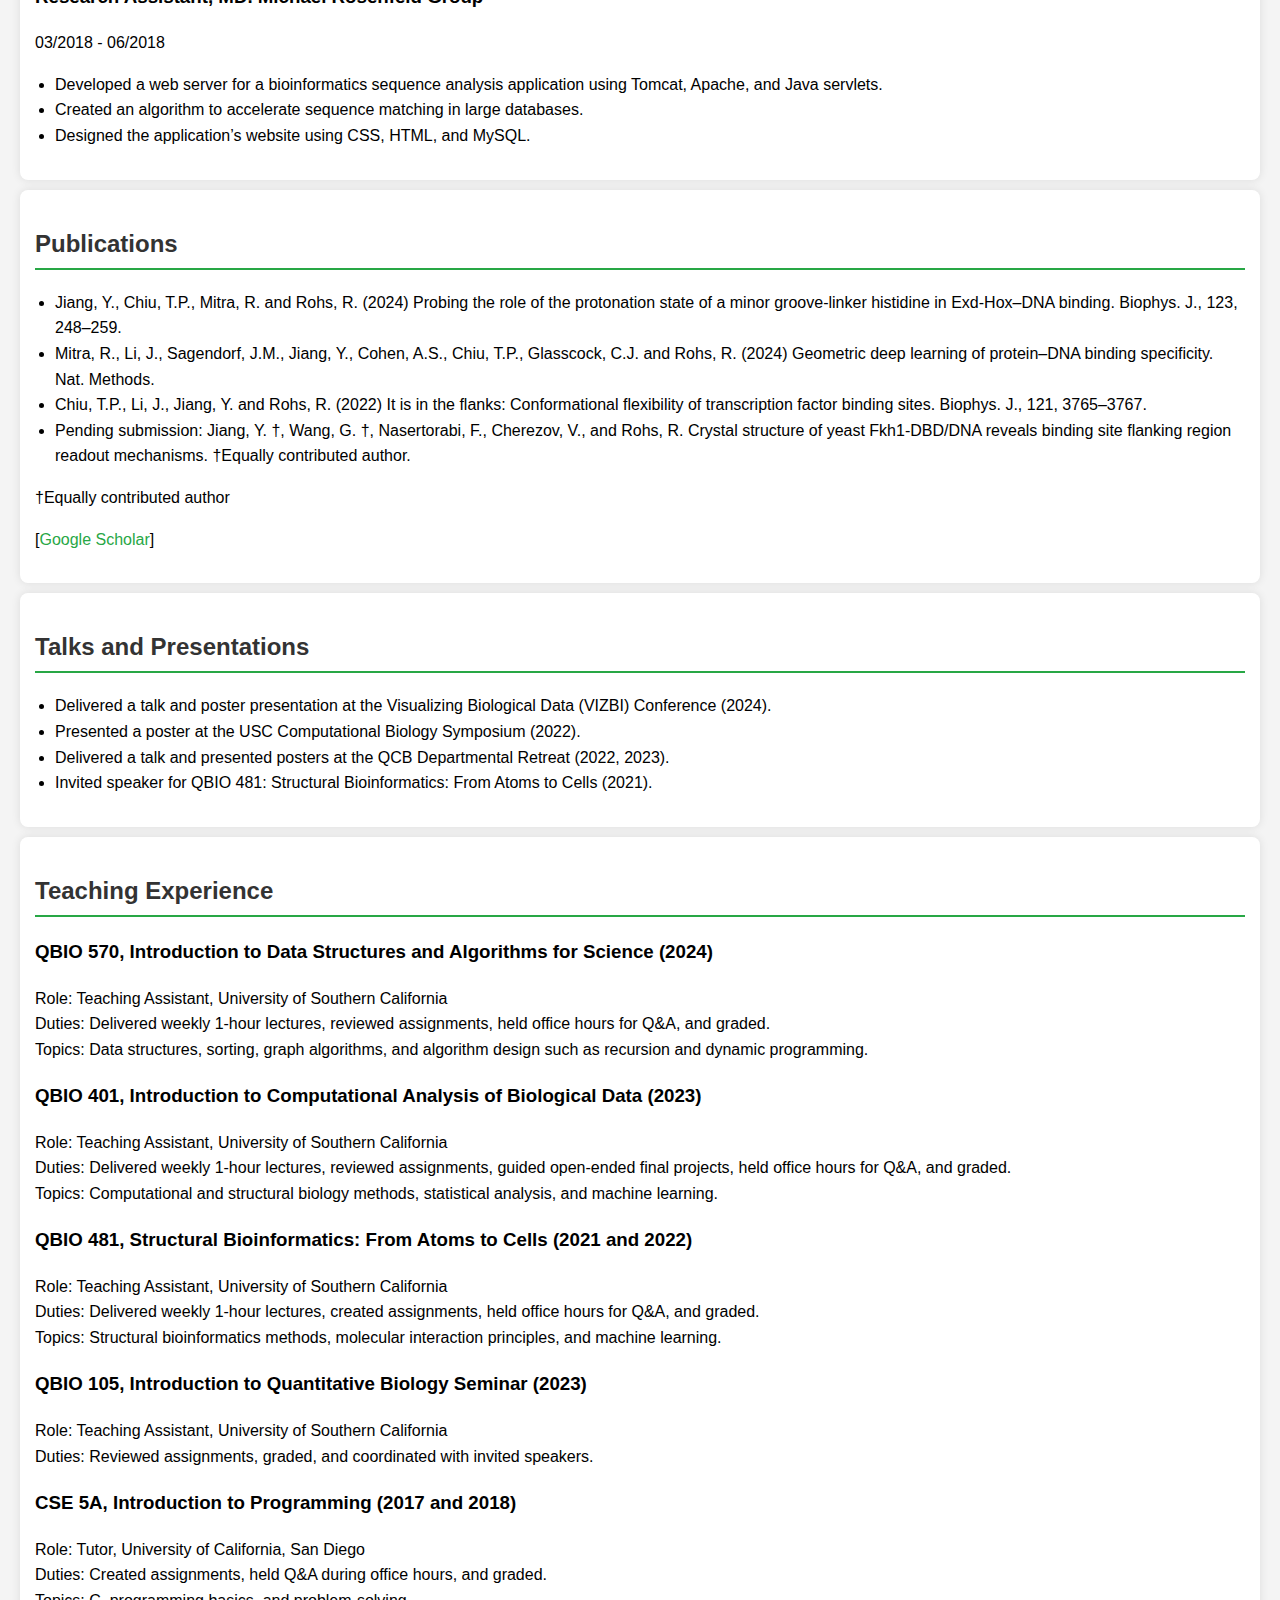
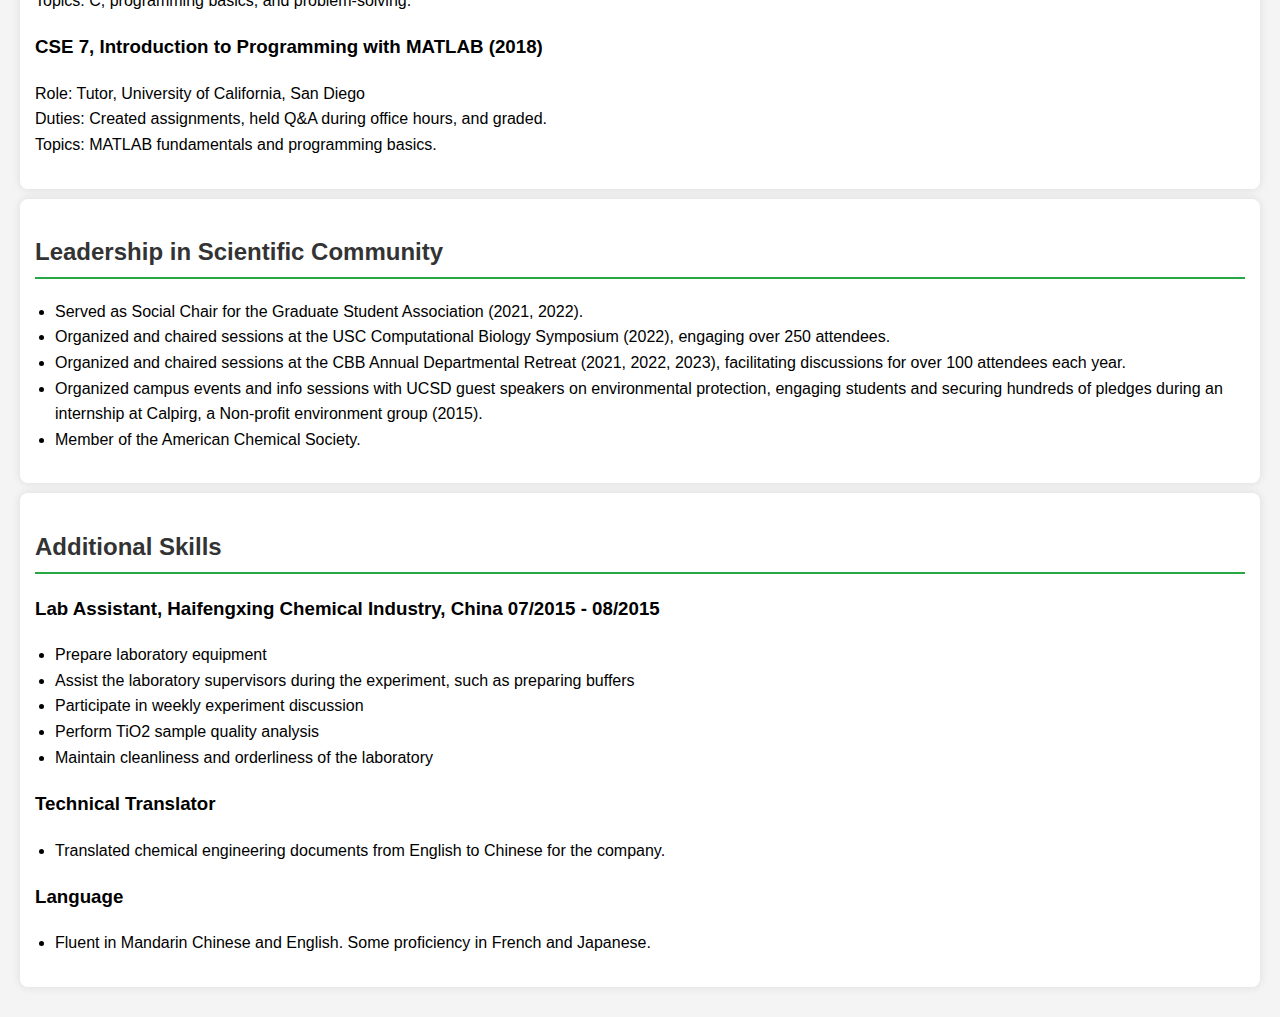
==== commit 921633de: "Update cv.html" ====
--- a/cv.html
+++ b/cv.html
@@ -141,8 +141,8 @@
             <li>Mitra, R., Li, J., Sagendorf, J.M., Jiang, Y., Cohen, A.S., Chiu, T.P., Glasscock, C.J. and Rohs, R. (2024) Geometric deep learning of protein–DNA binding specificity. Nat. Methods.</li>
             <li>Chiu, T.P., Li, J., Jiang, Y. and Rohs, R. (2022) It is in the flanks: Conformational flexibility of transcription factor binding sites. Biophys. J., 121, 3765–3767.</li>
             <li>Pending submission: Jiang, Y. †, Wang, G. †, Nasertorabi, F., Cherezov, V., and Rohs, R. Crystal structure of yeast Fkh1-DBD/DNA reveals binding site flanking region readout mechanisms. †Equally contributed author.</li>
-            <li>†Equally contributed author</li>
-        </ul>
+        </ul>
+        <p>†Equally contributed author</p>
         <p>[<a href="https://scholar.google.com/citations?user=your_google_scholar_id">Google Scholar</a>]</p>
     </section>
 
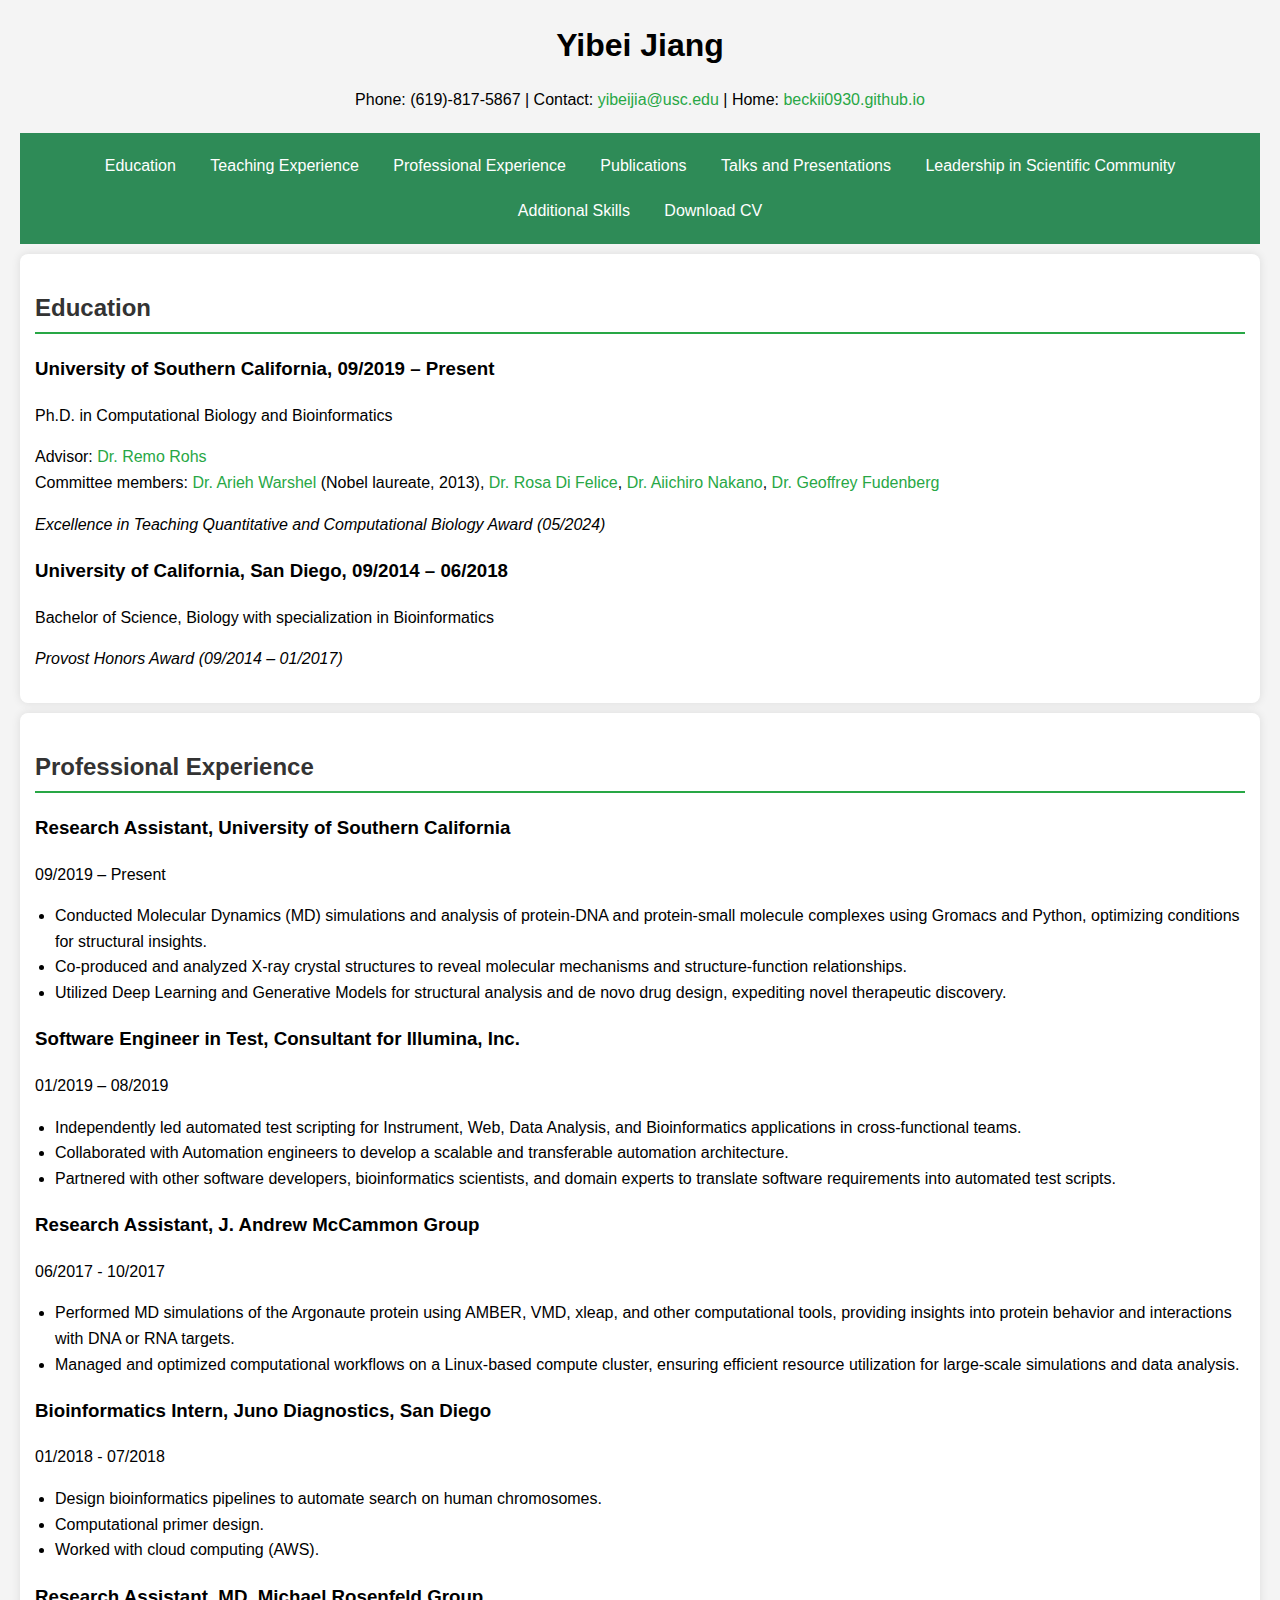
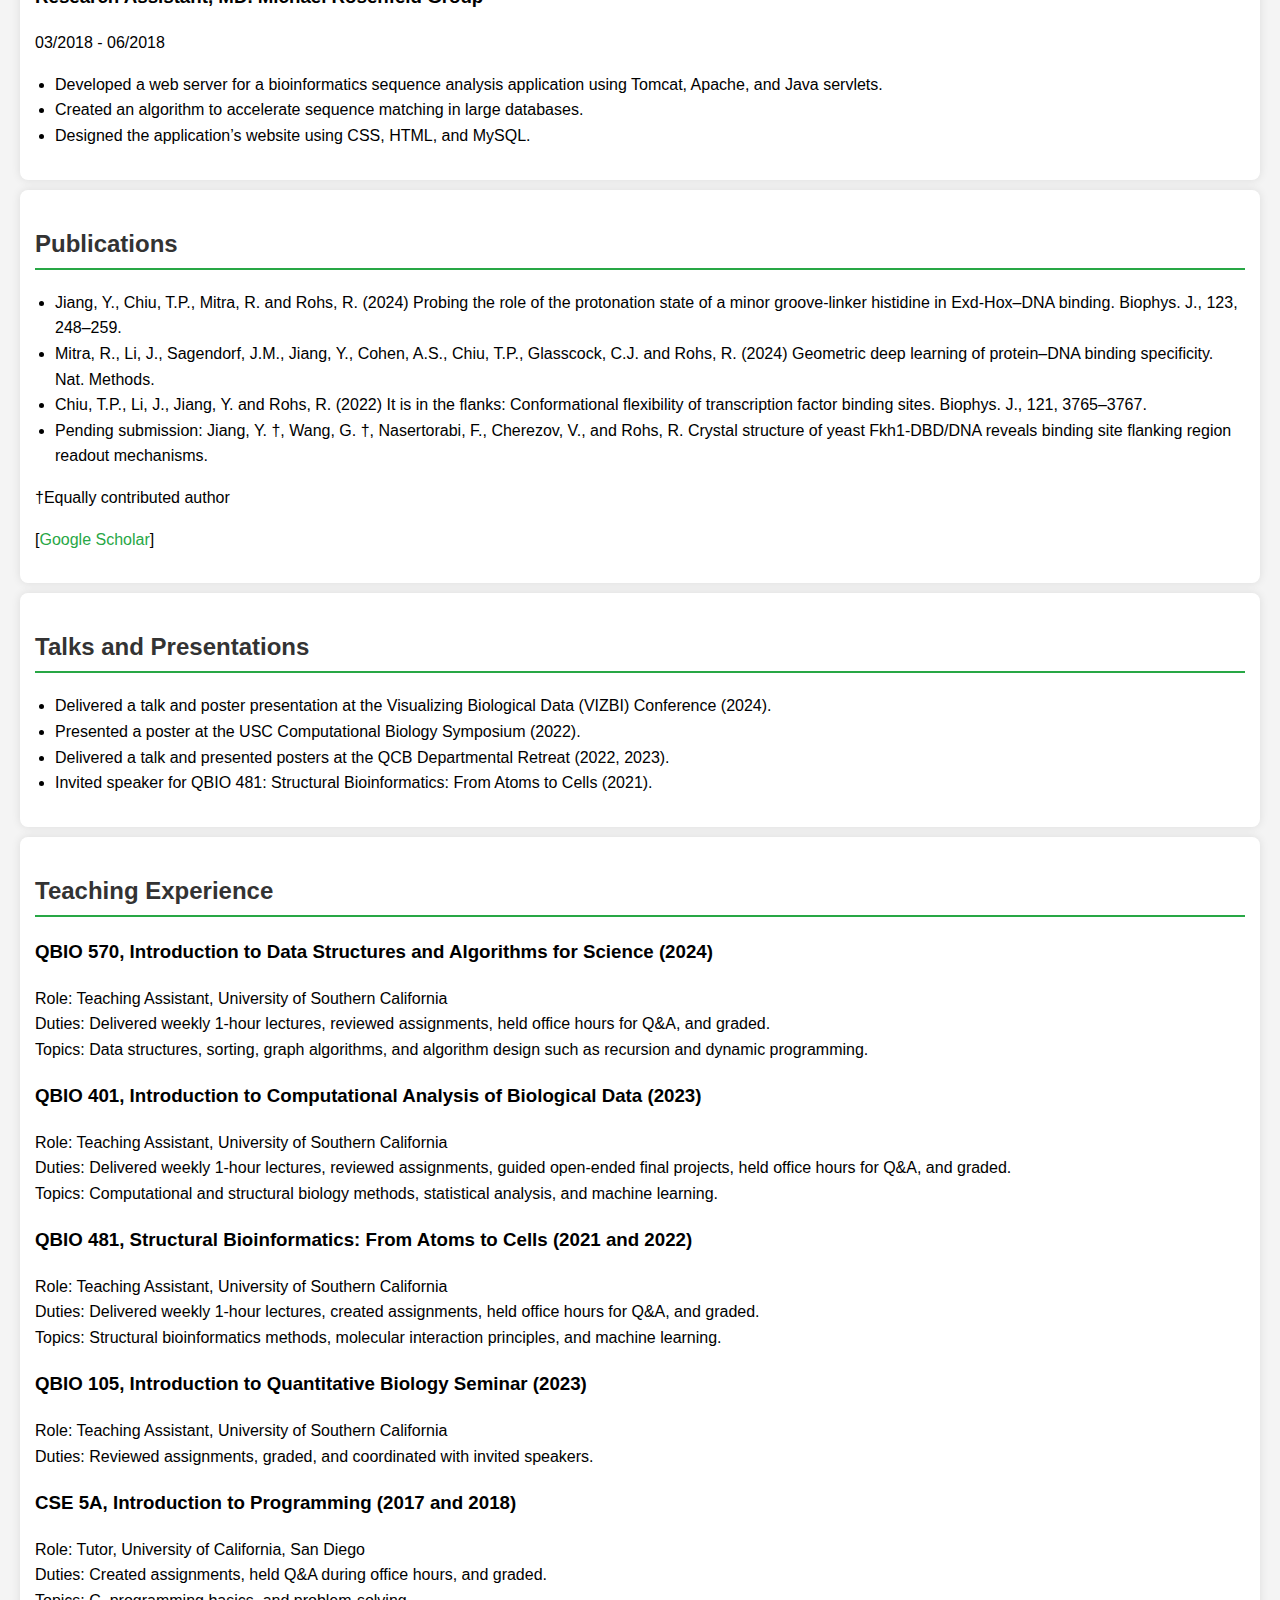
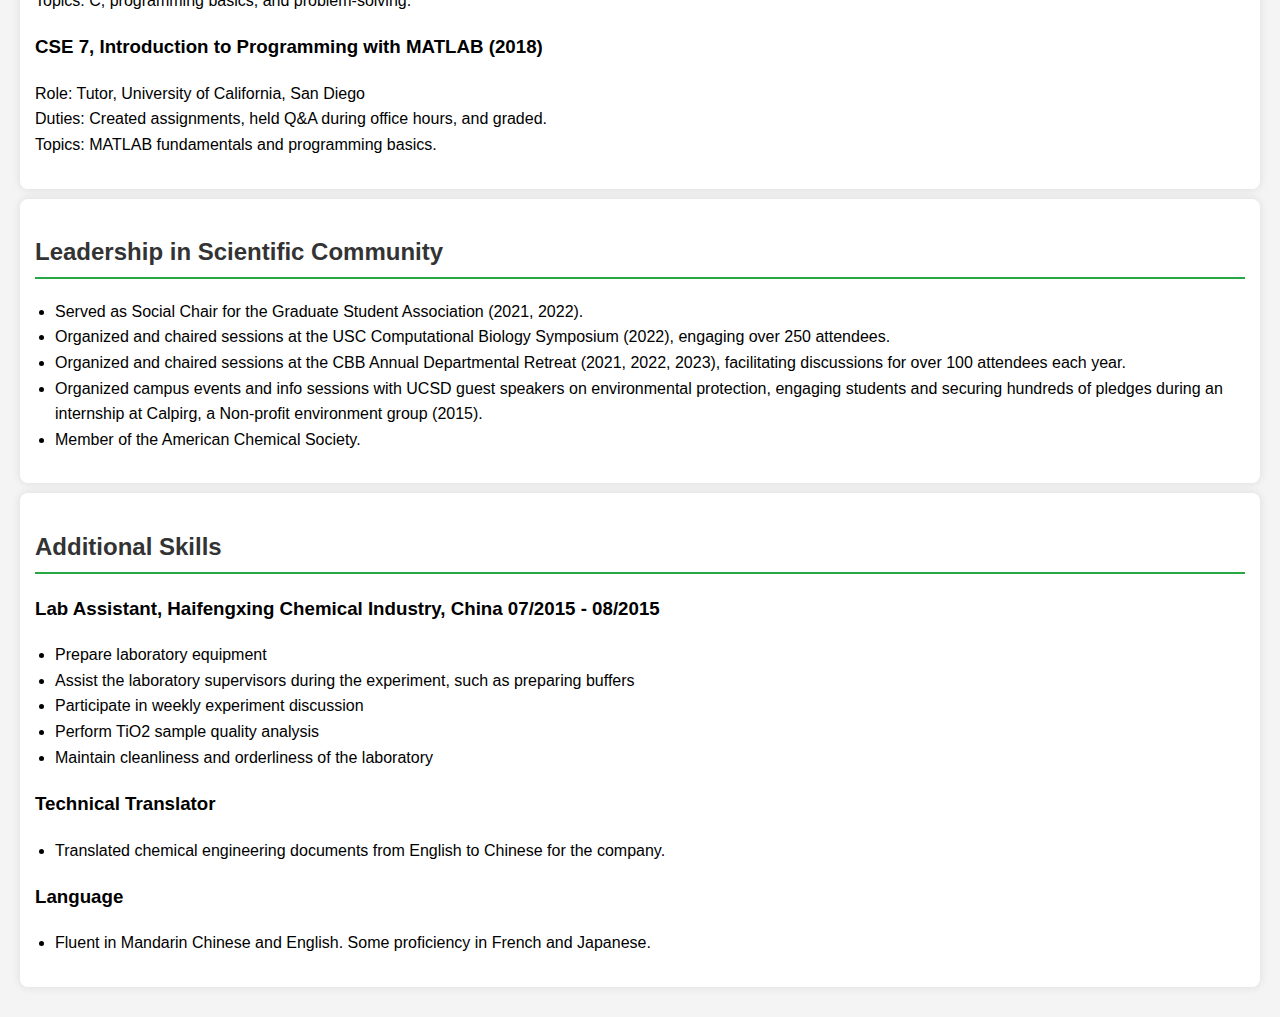
==== commit d09278d8: "Update cv.html" ====
--- a/cv.html
+++ b/cv.html
@@ -140,7 +140,7 @@
             <li>Jiang, Y., Chiu, T.P., Mitra, R. and Rohs, R. (2024) Probing the role of the protonation state of a minor groove-linker histidine in Exd-Hox–DNA binding. Biophys. J., 123, 248–259.</li>
             <li>Mitra, R., Li, J., Sagendorf, J.M., Jiang, Y., Cohen, A.S., Chiu, T.P., Glasscock, C.J. and Rohs, R. (2024) Geometric deep learning of protein–DNA binding specificity. Nat. Methods.</li>
             <li>Chiu, T.P., Li, J., Jiang, Y. and Rohs, R. (2022) It is in the flanks: Conformational flexibility of transcription factor binding sites. Biophys. J., 121, 3765–3767.</li>
-            <li>Pending submission: Jiang, Y. †, Wang, G. †, Nasertorabi, F., Cherezov, V., and Rohs, R. Crystal structure of yeast Fkh1-DBD/DNA reveals binding site flanking region readout mechanisms. †Equally contributed author.</li>
+            <li>Pending submission: Jiang, Y. †, Wang, G. †, Nasertorabi, F., Cherezov, V., and Rohs, R. Crystal structure of yeast Fkh1-DBD/DNA reveals binding site flanking region readout mechanisms.</li>
         </ul>
         <p>†Equally contributed author</p>
         <p>[<a href="https://scholar.google.com/citations?user=your_google_scholar_id">Google Scholar</a>]</p>
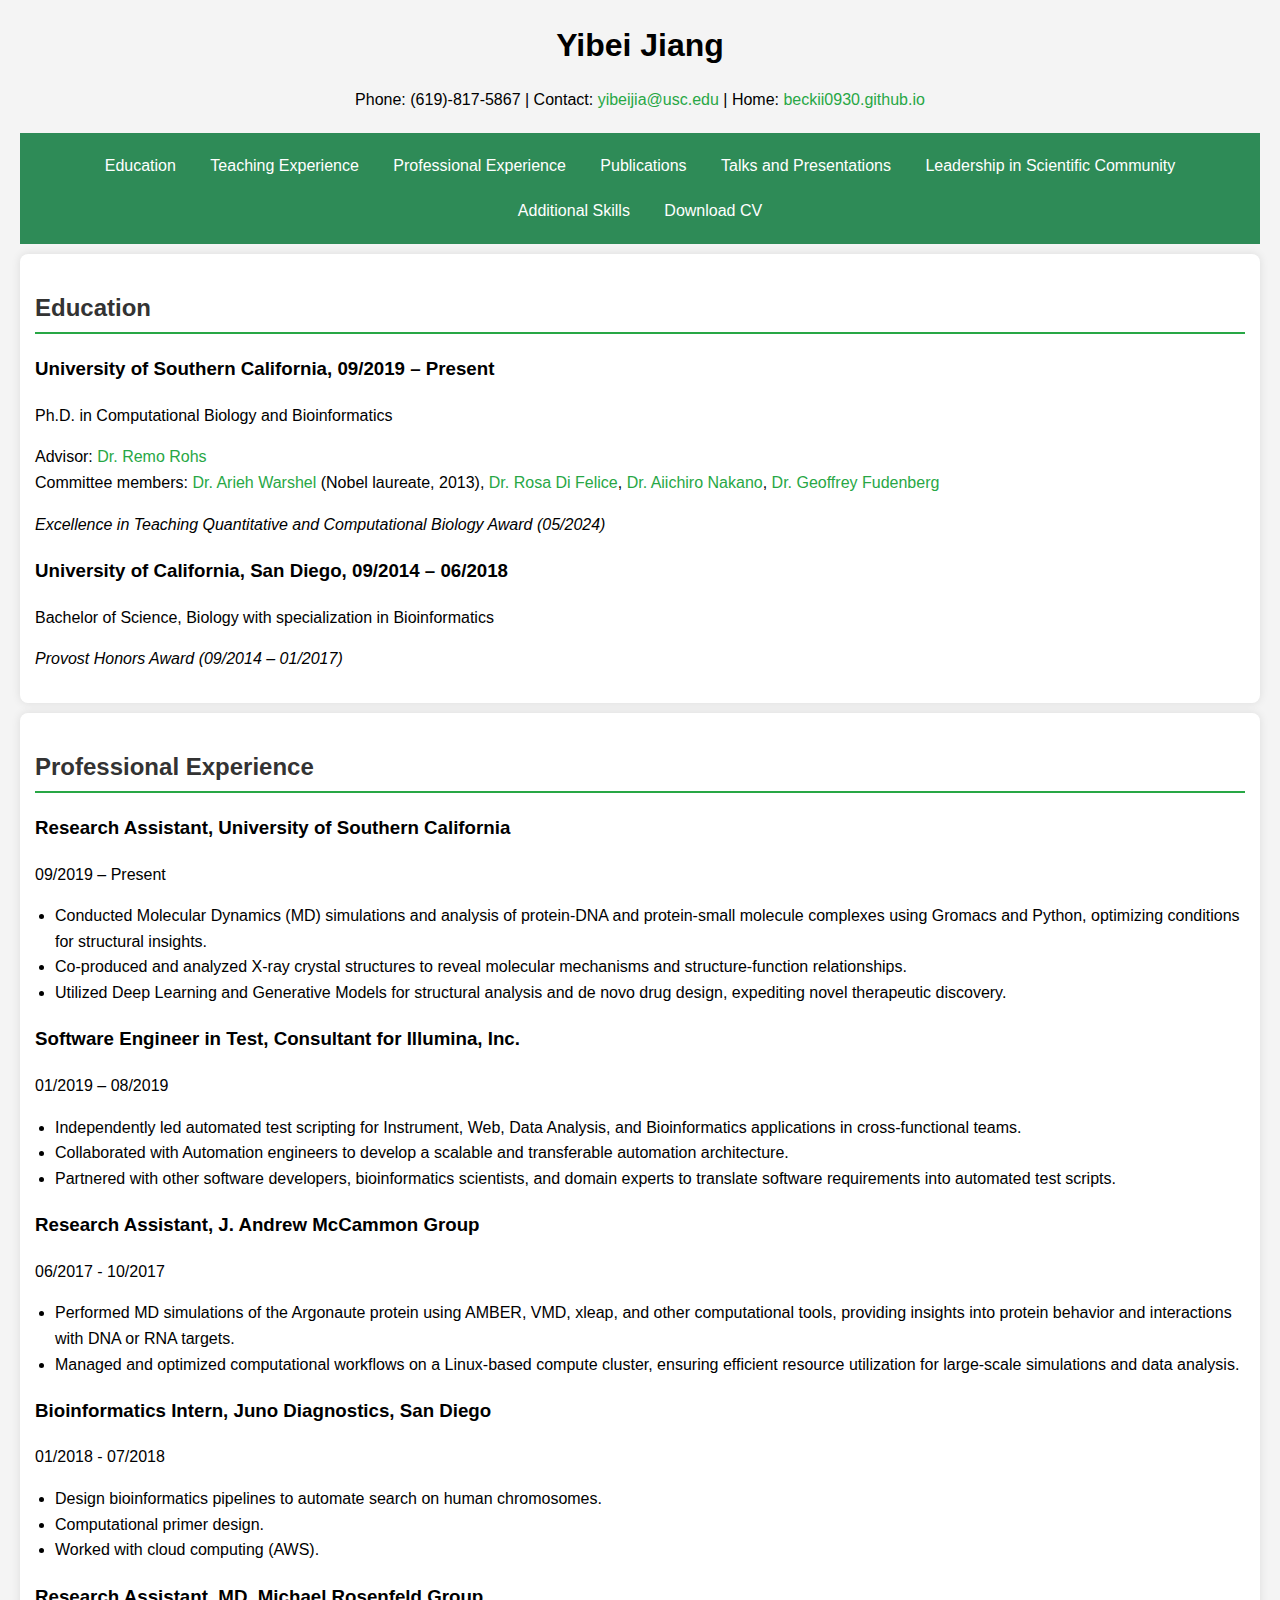
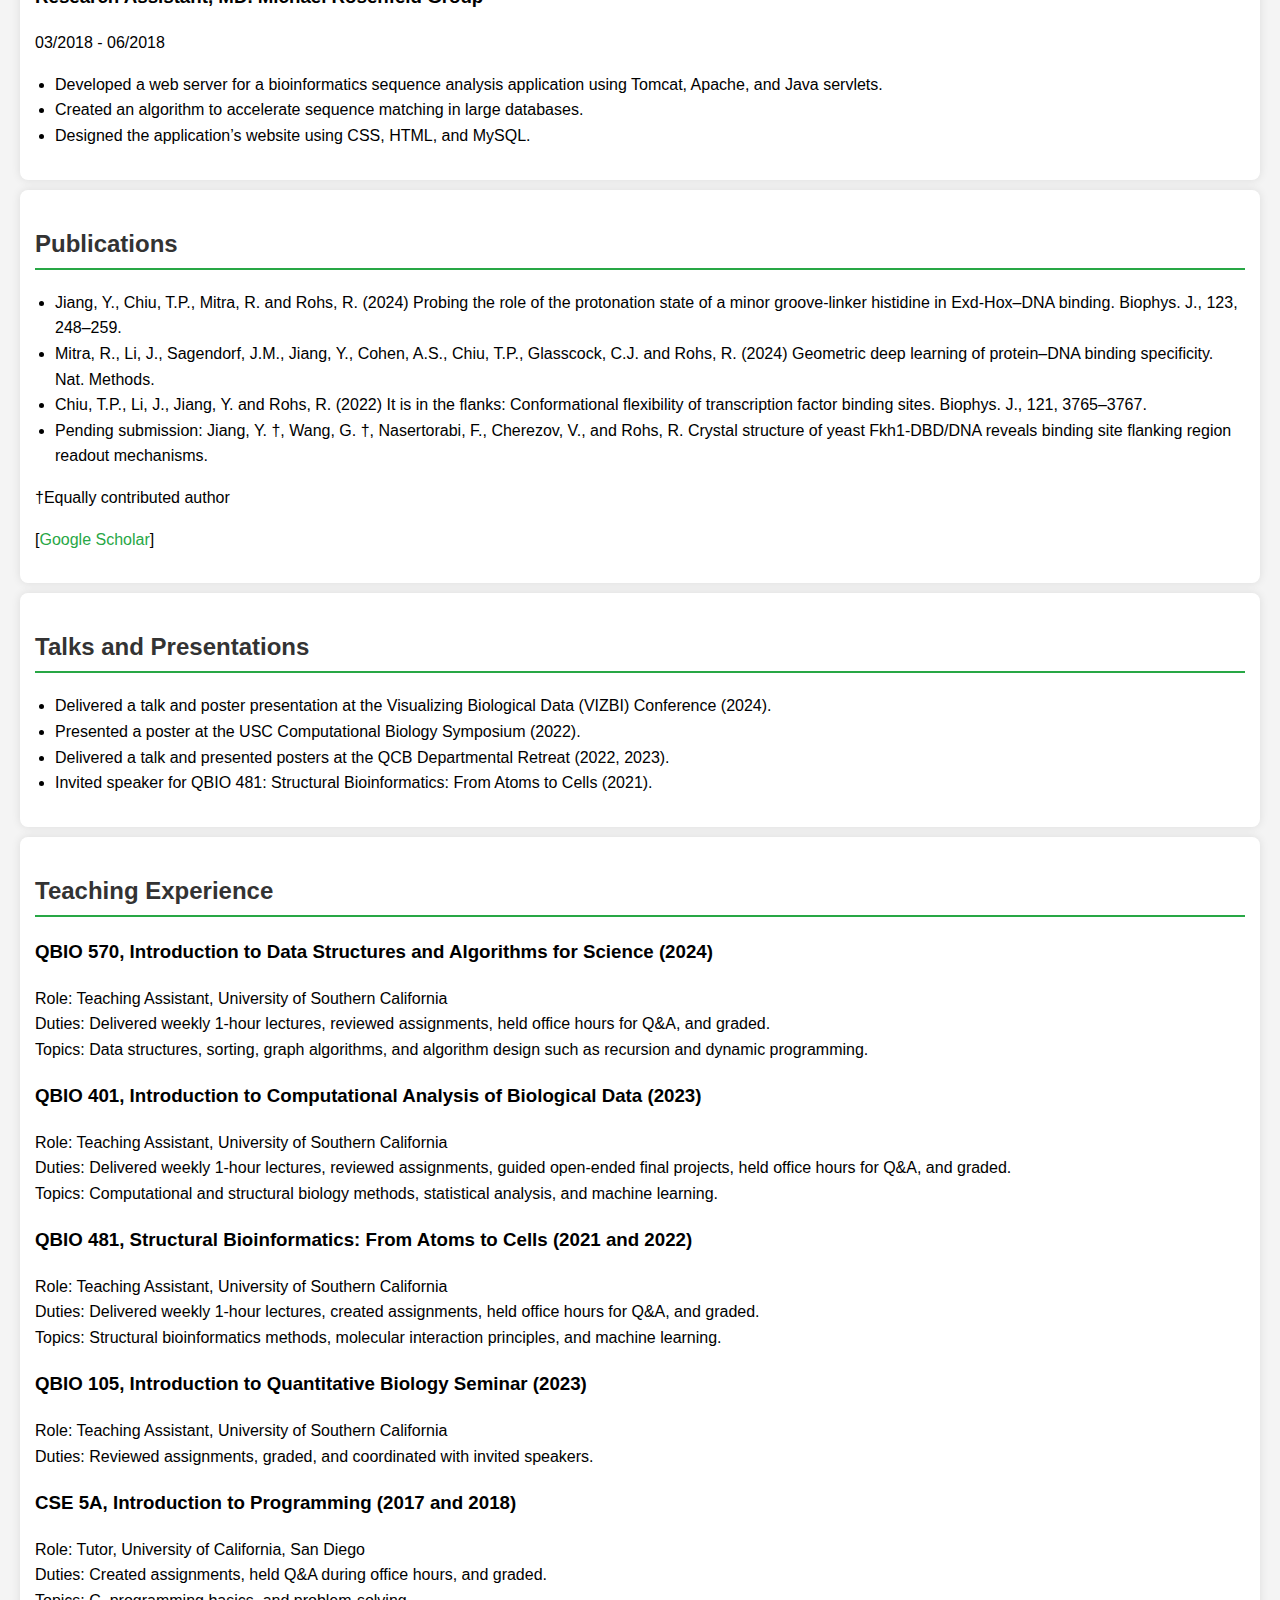
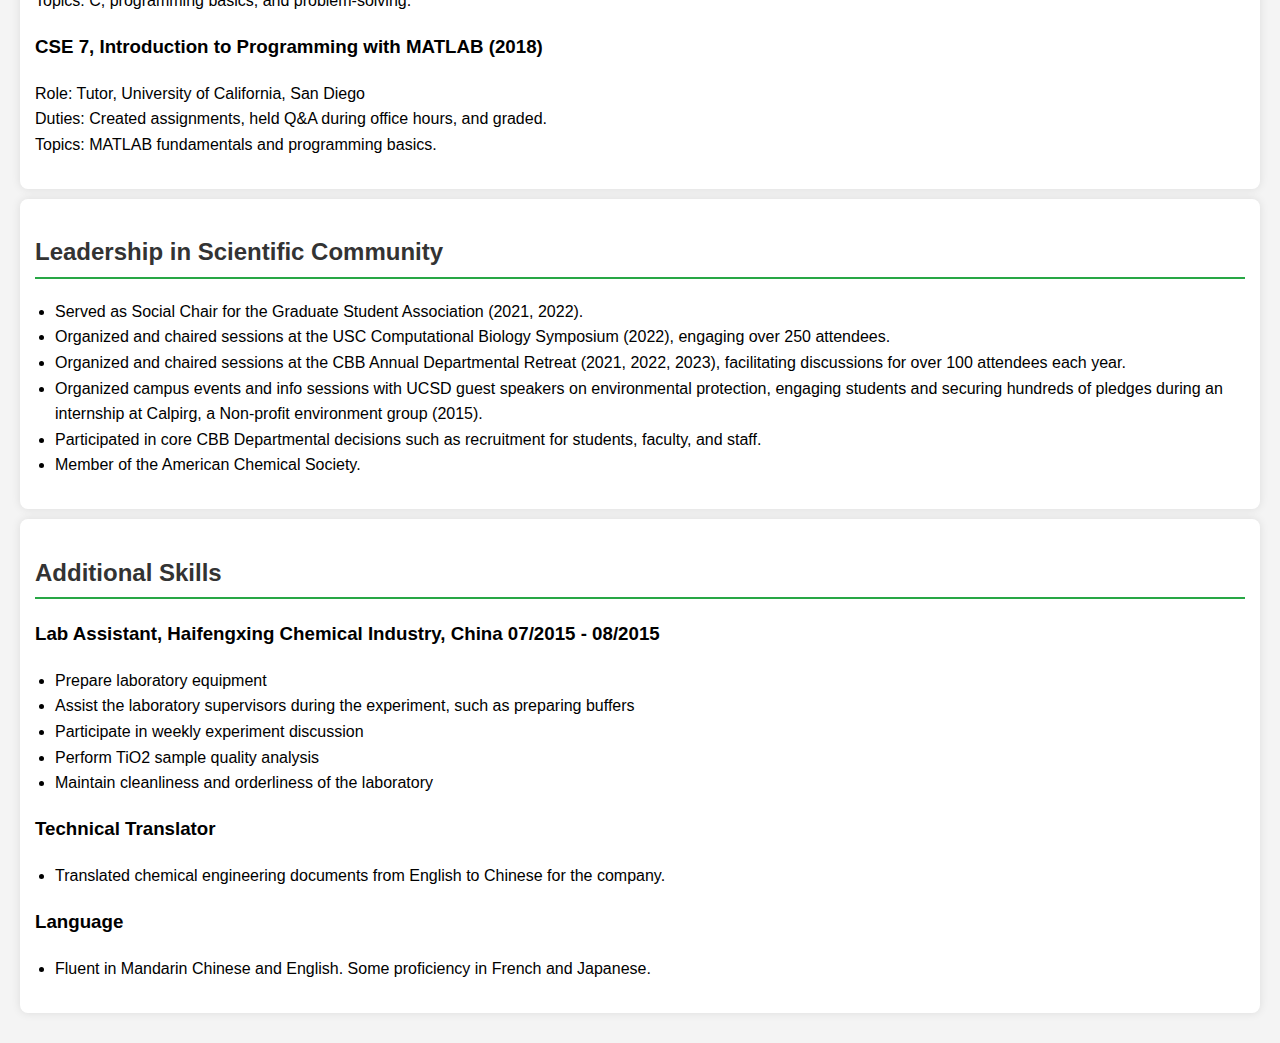
==== commit a8b1917c: "Update cv.html" ====
--- a/cv.html
+++ b/cv.html
@@ -195,6 +195,7 @@
             <li>Organized and chaired sessions at the USC Computational Biology Symposium (2022), engaging over 250 attendees.</li>
             <li>Organized and chaired sessions at the CBB Annual Departmental Retreat (2021, 2022, 2023), facilitating discussions for over 100 attendees each year.</li>
             <li>Organized campus events and info sessions with UCSD guest speakers on environmental protection, engaging students and securing hundreds of pledges during an internship at Calpirg, a Non-profit environment group (2015).</li>
+            <li>Participated in core CBB Departmental decisions such as recruitment for students, faculty, and staff.</li>
             <li>Member of the American Chemical Society.</li>
         </ul>
     </section>
